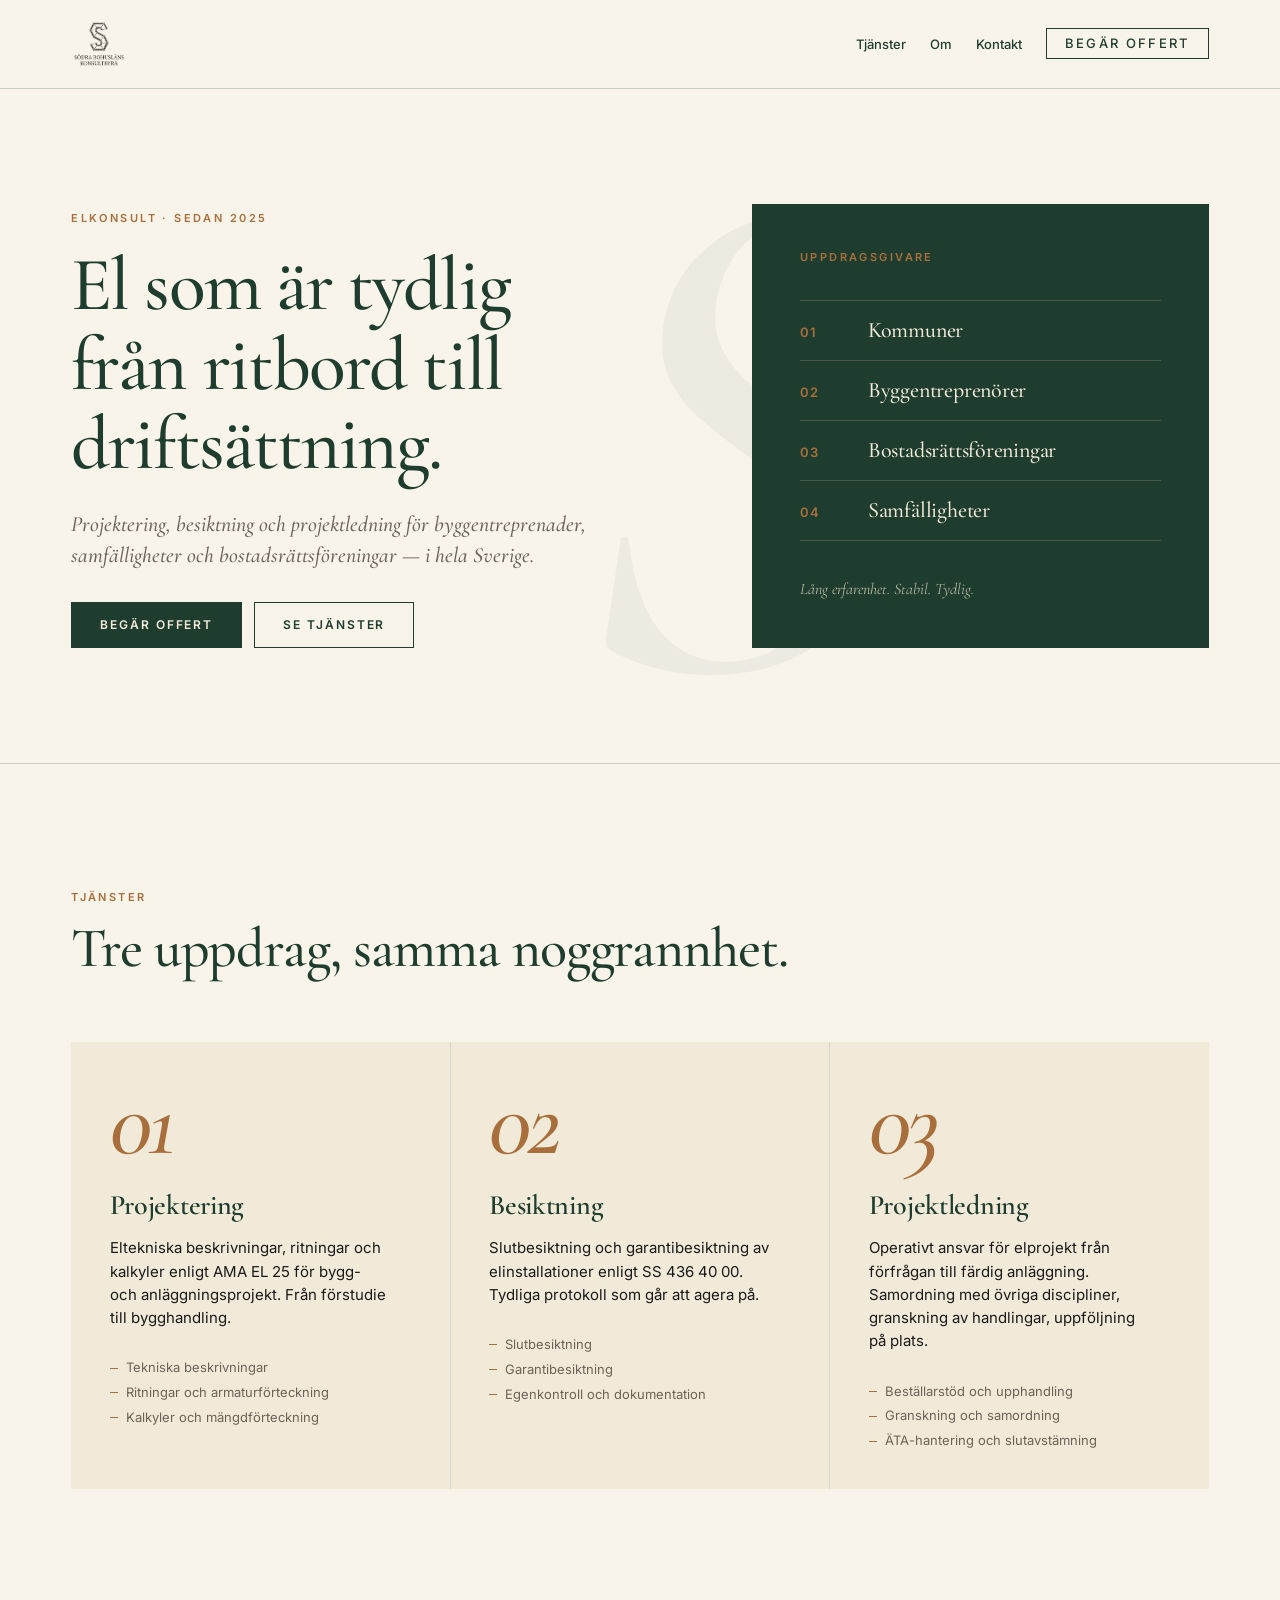
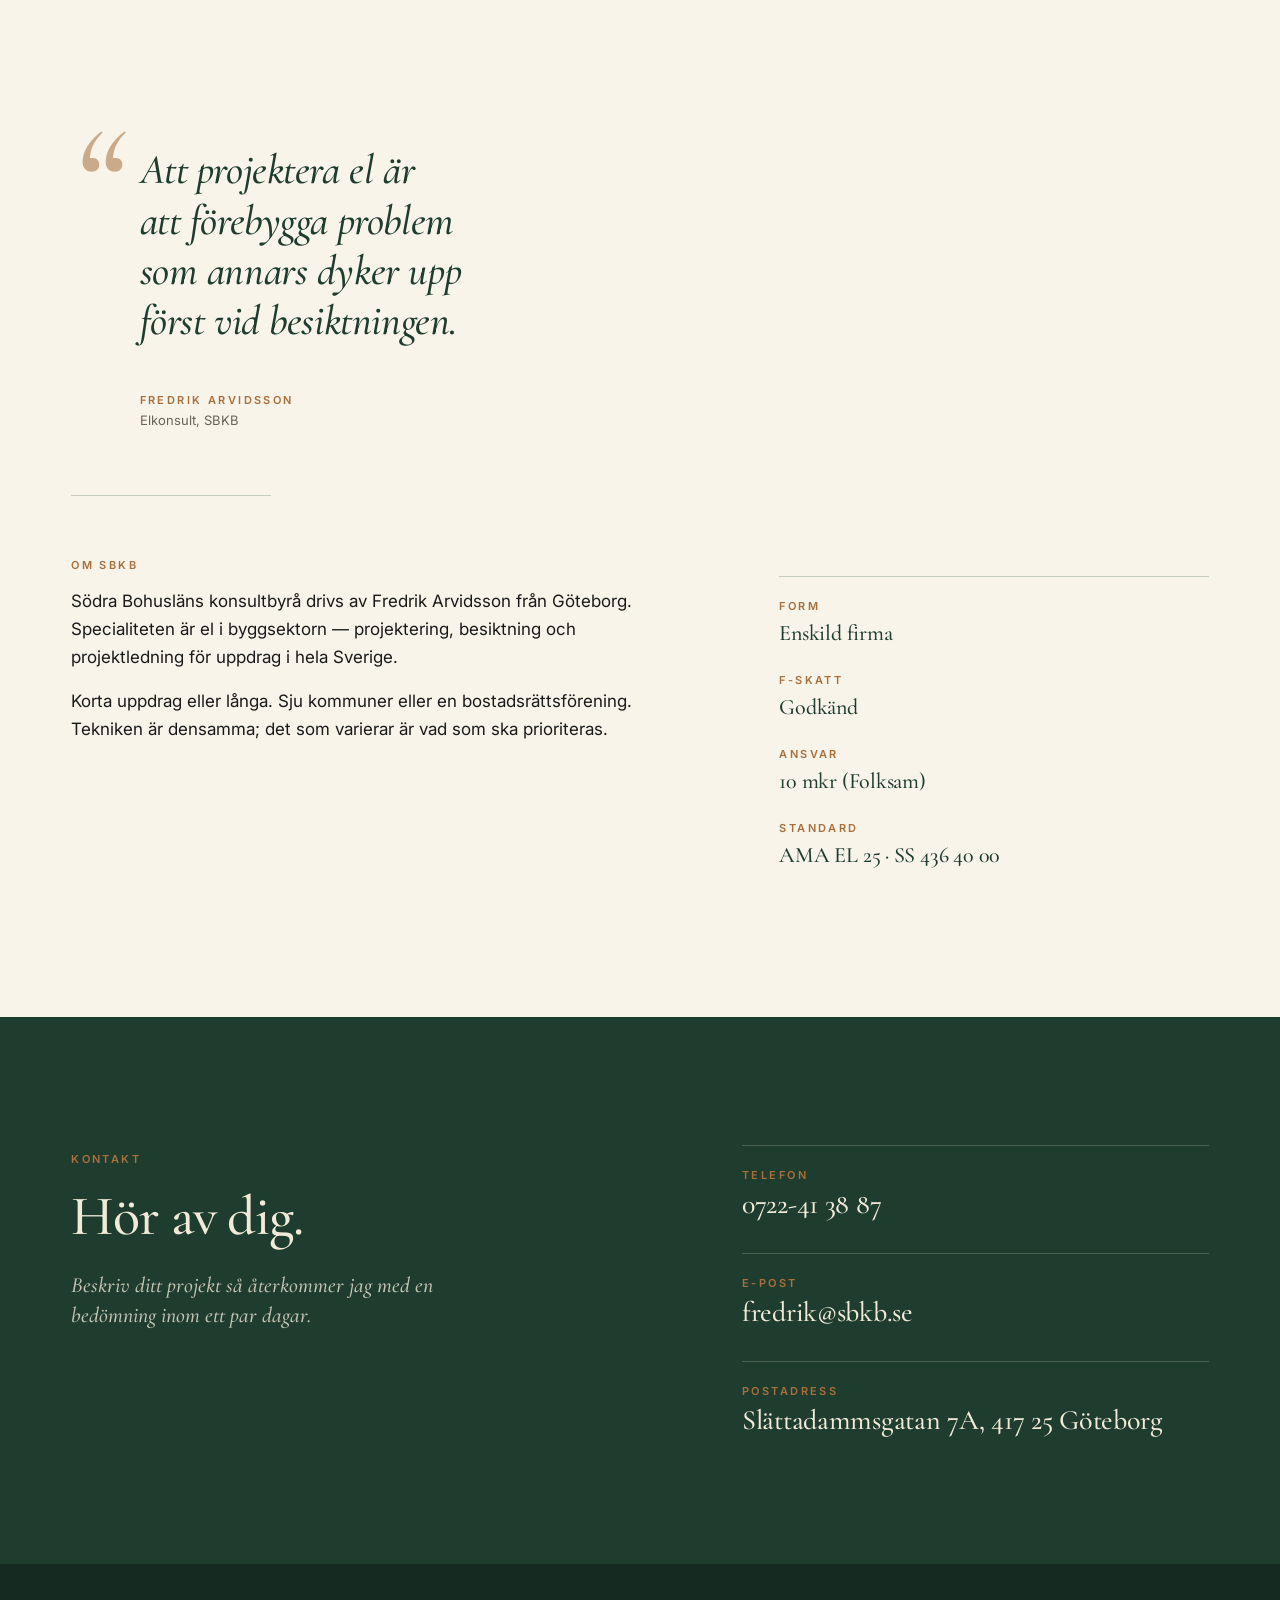
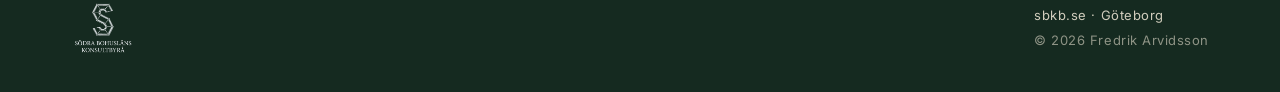
==== index.html @ 91fdc517 "Integrera riktig SBKB-logo (geometrisk S) i nav och footer" ====
<!DOCTYPE html>
<html lang="sv">
<head>
  <meta charset="UTF-8">
  <meta name="viewport" content="width=device-width, initial-scale=1.0">
  <title>SBKB — Södra Bohusläns konsultbyrå · Elkonsult</title>
  <meta name="description" content="Elkonsult i Göteborg. Projektering, besiktning och projektledning för byggentreprenader, samfälligheter och bostadsrättsföreningar.">
  <meta name="theme-color" content="#1F3D2E">

  <link rel="preconnect" href="https://fonts.googleapis.com">
  <link rel="preconnect" href="https://fonts.gstatic.com" crossorigin>
  <link href="https://fonts.googleapis.com/css2?family=Cormorant+Garamond:ital,wght@0,500;0,600;1,500;1,600&family=Inter:wght@400;500;600&display=swap" rel="stylesheet">

  <link rel="stylesheet" href="css/style.css">
</head>
<body>

  <!-- ============================================================
       NAVIGATION — sticky top
       ============================================================ -->
  <header class="site-header" id="top">
    <div class="container nav-row">
      <a href="#top" class="brand" aria-label="SBKB — Södra Bohusläns konsultbyrå, hem">
        <img src="assets/sbkb-logo.png" alt="SBKB" class="brand-logo" width="160" height="160">
      </a>

      <nav class="main-nav" aria-label="Huvudmeny">
        <a href="#tjanster">Tjänster</a>
        <a href="#om">Om</a>
        <a href="#kontakt">Kontakt</a>
        <a href="mailto:fredrik@sbkb.se?subject=Off%C3%A4rdsf%C3%B6rfr%C3%A5gan" class="btn btn-outline btn-sm">Begär offert</a>
      </nav>
    </div>
  </header>

  <main>

    <!-- ============================================================
         HERO
         ============================================================ -->
    <section class="hero" aria-labelledby="hero-heading">
      <div class="hero-bg-mark" aria-hidden="true">S</div>

      <div class="container hero-grid">

        <div class="hero-content">
          <div class="kicker reveal" style="--delay: 0ms;">Elkonsult · sedan 2025</div>

          <h1 id="hero-heading" class="display reveal" style="--delay: 80ms;">
            El som är tydlig från&nbsp;ritbord till driftsättning.
          </h1>

          <p class="lead reveal" style="--delay: 180ms;">
            Projektering, besiktning och projektledning för byggentreprenader,
            samfälligheter och bostadsrättsföreningar — i hela Sverige.
          </p>

          <div class="hero-actions reveal" style="--delay: 280ms;">
            <a href="mailto:fredrik@sbkb.se?subject=Off%C3%A4rdsf%C3%B6rfr%C3%A5gan" class="btn btn-primary">Begär offert</a>
            <a href="#tjanster" class="btn btn-outline">Se tjänster</a>
          </div>
        </div>

        <aside class="hero-aside reveal" style="--delay: 380ms;" aria-labelledby="kund-rubrik">
          <div class="kicker kicker-on-dark" id="kund-rubrik">Uppdragsgivare</div>
          <ol class="kund-index">
            <li><span class="num">01</span><span>Kommuner</span></li>
            <li><span class="num">02</span><span>Byggentreprenörer</span></li>
            <li><span class="num">03</span><span>Bostadsrättsföreningar</span></li>
            <li><span class="num">04</span><span>Samfälligheter</span></li>
          </ol>
          <div class="aside-foot">Lång erfarenhet. Stabil. Tydlig.</div>
        </aside>

      </div>
    </section>


    <!-- ============================================================
         TJÄNSTER
         ============================================================ -->
    <section class="tjanster" id="tjanster" aria-labelledby="tjanster-heading">
      <div class="container">

        <header class="section-head">
          <div class="kicker">Tjänster</div>
          <h2 id="tjanster-heading" class="h1">Tre uppdrag, samma noggrannhet.</h2>
        </header>

        <div class="card-grid">

          <article class="card">
            <div class="card-num" aria-hidden="true">01</div>
            <h3 class="card-title">Projektering</h3>
            <p class="card-text">
              Eltekniska beskrivningar, ritningar och kalkyler enligt
              <span class="nowrap">AMA EL 25</span> för bygg- och anläggningsprojekt.
              Från förstudie till bygghandling.
            </p>
            <ul class="card-list">
              <li>Tekniska beskrivningar</li>
              <li>Ritningar och armaturförteckning</li>
              <li>Kalkyler och mängdförteckning</li>
            </ul>
          </article>

          <article class="card">
            <div class="card-num" aria-hidden="true">02</div>
            <h3 class="card-title">Besiktning</h3>
            <p class="card-text">
              Slutbesiktning och garantibesiktning av elinstallationer enligt
              <span class="nowrap">SS 436 40 00</span>. Tydliga protokoll som går
              att agera på.
            </p>
            <ul class="card-list">
              <li>Slutbesiktning</li>
              <li>Garantibesiktning</li>
              <li>Egenkontroll och dokumentation</li>
            </ul>
          </article>

          <article class="card">
            <div class="card-num" aria-hidden="true">03</div>
            <h3 class="card-title">Projektledning</h3>
            <p class="card-text">
              Operativt ansvar för elprojekt från förfrågan till färdig anläggning.
              Samordning med övriga discipliner, granskning av handlingar,
              uppföljning på plats.
            </p>
            <ul class="card-list">
              <li>Beställarstöd och upphandling</li>
              <li>Granskning och samordning</li>
              <li>ÄTA-hantering och slutavstämning</li>
            </ul>
          </article>

        </div>

      </div>
    </section>


    <!-- ============================================================
         OM / CITAT
         ============================================================ -->
    <section class="om" id="om" aria-labelledby="om-heading">
      <div class="container">

        <div class="quote-block">
          <div class="quote-mark" aria-hidden="true">&ldquo;</div>
          <blockquote class="quote-text">
            Att projektera el är att förebygga problem som
            annars dyker upp först vid besiktningen.
          </blockquote>
          <cite class="quote-attrib">
            <span class="kicker">Fredrik Arvidsson</span>
            <span class="quote-role">Elkonsult, SBKB</span>
          </cite>
        </div>

        <hr class="rule rule-narrow">

        <div class="about-grid">
          <div>
            <div class="kicker" id="om-heading">Om SBKB</div>
            <p class="about-text">
              Södra Bohusläns konsultbyrå drivs av Fredrik Arvidsson från Göteborg.
              Specialiteten är el i byggsektorn — projektering, besiktning och
              projektledning för uppdrag i hela Sverige.
            </p>
            <p class="about-text">
              Korta uppdrag eller långa. Sju kommuner eller en bostadsrättsförening.
              Tekniken är densamma; det som varierar är vad som ska prioriteras.
            </p>
          </div>

          <dl class="meta-list">
            <div>
              <dt class="kicker">Form</dt>
              <dd>Enskild firma</dd>
            </div>
            <div>
              <dt class="kicker">F-skatt</dt>
              <dd>Godkänd</dd>
            </div>
            <div>
              <dt class="kicker">Ansvar</dt>
              <dd>10 mkr (Folksam)</dd>
            </div>
            <div>
              <dt class="kicker">Standard</dt>
              <dd>AMA EL 25 · SS 436 40 00</dd>
            </div>
          </dl>
        </div>

      </div>
    </section>


    <!-- ============================================================
         KONTAKT
         ============================================================ -->
    <section class="kontakt" id="kontakt" aria-labelledby="kontakt-heading">
      <div class="container kontakt-grid">

        <div>
          <div class="kicker kicker-on-dark">Kontakt</div>
          <h2 id="kontakt-heading" class="h1 on-dark">Hör av dig.</h2>
          <p class="lead on-dark-muted">
            Beskriv ditt projekt så återkommer jag med en bedömning
            inom ett par dagar.
          </p>
        </div>

        <ul class="contact-list">
          <li>
            <span class="kicker kicker-on-dark">Telefon</span>
            <a href="tel:+46722413887">0722&#8209;41&nbsp;38&nbsp;87</a>
          </li>
          <li>
            <span class="kicker kicker-on-dark">E-post</span>
            <a href="mailto:fredrik@sbkb.se">fredrik@sbkb.se</a>
          </li>
          <li>
            <span class="kicker kicker-on-dark">Postadress</span>
            <span>Slättadammsgatan 7A, 417&nbsp;25 Göteborg</span>
          </li>
        </ul>

      </div>
    </section>

  </main>


  <!-- ============================================================
       FOOTER
       ============================================================ -->
  <footer class="site-footer">
    <div class="container footer-row">
      <div class="brand brand-footer">
        <img src="assets/sbkb-logo.png" alt="SBKB — Södra Bohusläns konsultbyrå" class="brand-logo brand-logo-light" width="160" height="160">
      </div>

      <div class="footer-meta">
        <div>sbkb.se · Göteborg</div>
        <div class="muted">© 2026 Fredrik Arvidsson</div>
      </div>
    </div>
  </footer>

</body>
</html>
---- css/style.css ----
/* ============================================================
   SBKB — sbkb.se
   Stilmall enligt BRAND.md. Refined editorial minimalism.
   ============================================================ */


/* ============================================================
   TOKENS
   ============================================================ */

:root {
  /* Färger — direkt från BRAND.md §2 */
  --c-green:        #1F3D2E;
  --c-green-deep:   #152A20;
  --c-paper:        #F8F4EA;
  --c-cream:        #F2EAD8;
  --c-copper:       #A86F3C;
  --c-ink:          #1A1A1A;
  --c-muted:        #6B6358;

  /* Skiljelinje */
  --rule: 0.5px solid rgba(31, 61, 46, 0.22);

  /* Typografi */
  --font-display: 'Cormorant Garamond', Georgia, 'Times New Roman', serif;
  --font-body:    'Inter', system-ui, -apple-system, 'Helvetica Neue', sans-serif;

  /* Typskala */
  --type-display: clamp(48px, 7vw, 76px);
  --type-h1:      clamp(36px, 5vw, 56px);
  --type-h2:      clamp(28px, 3.5vw, 36px);
  --type-h3:      26px;
  --type-lead:    clamp(18px, 1.7vw, 22px);
  --type-body:    16px;
  --type-small:   13px;
  --type-label:   11px;

  /* Spacing */
  --s-1:  4px;
  --s-2:  8px;
  --s-3: 12px;
  --s-4: 16px;
  --s-6: 24px;
  --s-8: 32px;
  --s-12: 48px;
  --s-16: 64px;
  --s-20: 80px;
  --s-24: 96px;
  --s-32: 128px;

  /* Layout */
  --container-max: 1240px;
  --container-pad: clamp(20px, 4vw, 56px);

  /* Easing */
  --ease: cubic-bezier(0.22, 0.61, 0.36, 1);
}


/* ============================================================
   RESET
   ============================================================ */

*, *::before, *::after { box-sizing: border-box; }

html { scroll-behavior: smooth; }

body {
  margin: 0;
  background: var(--c-paper);
  color: var(--c-ink);
  font-family: var(--font-body);
  font-size: var(--type-body);
  line-height: 1.6;
  font-weight: 400;
  -webkit-font-smoothing: antialiased;
  text-rendering: optimizeLegibility;
}

img, svg { display: block; max-width: 100%; }

a {
  color: var(--c-green);
  text-decoration: none;
  transition: color .2s var(--ease);
}

a:hover { color: var(--c-copper); }

h1, h2, h3, h4, .display, .h1, .h2, .h3 {
  font-family: var(--font-display);
  font-weight: 500;
  color: var(--c-green);
  letter-spacing: -0.015em;
  line-height: 1.05;
  text-wrap: pretty;
  margin: 0;
}

p { margin: 0; }

ul, ol { margin: 0; padding: 0; list-style: none; }

button { font: inherit; }


/* ============================================================
   LAYOUT — CONTAINER
   ============================================================ */

.container {
  width: 100%;
  max-width: var(--container-max);
  margin-inline: auto;
  padding-inline: var(--container-pad);
}


/* ============================================================
   TYPOGRAPHY UTILITIES
   ============================================================ */

.display      { font-size: var(--type-display); letter-spacing: -0.025em; }
.h1           { font-size: var(--type-h1);      letter-spacing: -0.02em; }
.h2           { font-size: var(--type-h2);      letter-spacing: -0.015em; }
.h3           { font-size: var(--type-h3);      letter-spacing: -0.005em; font-weight: 600; }

.lead {
  font-family: var(--font-display);
  font-style: italic;
  font-weight: 500;
  font-size: var(--type-lead);
  color: var(--c-muted);
  line-height: 1.4;
  text-wrap: pretty;
  max-width: 56ch;
}

.kicker {
  display: inline-block;
  font-family: var(--font-body);
  font-weight: 600;
  font-size: var(--type-label);
  line-height: 1;
  letter-spacing: 0.22em;
  text-transform: uppercase;
  color: var(--c-copper);
}

.muted { color: var(--c-muted); }

.nowrap { white-space: nowrap; }

.rule { border: 0; border-top: var(--rule); margin: var(--s-16) 0; }
.rule-narrow { max-width: 200px; margin-inline: 0; }


/* ============================================================
   BUTTONS
   ============================================================ */

.btn {
  display: inline-block;
  font-family: var(--font-body);
  font-weight: 600;
  font-size: 12px;
  line-height: 1;
  letter-spacing: 0.16em;
  text-transform: uppercase;
  padding: 16px 28px;
  border: 1.2px solid transparent;
  border-radius: 0;
  cursor: pointer;
  text-decoration: none;
  transition: background .2s var(--ease), color .2s var(--ease), border-color .2s var(--ease);
  white-space: nowrap;
}

.btn-sm {
  padding: 10px 18px;
  font-size: 11px;
  letter-spacing: 0.18em;
}

.btn-primary {
  background: var(--c-green);
  color: var(--c-cream);
  border-color: var(--c-green);
}
.btn-primary:hover {
  background: var(--c-green-deep);
  border-color: var(--c-green-deep);
  color: var(--c-cream);
}

.btn-outline {
  background: transparent;
  color: var(--c-green);
  border-color: var(--c-green);
}
.btn-outline:hover {
  background: var(--c-green);
  color: var(--c-cream);
}


/* ============================================================
   NAVIGATION
   ============================================================ */

.site-header {
  position: sticky;
  top: 0;
  z-index: 100;
  background: rgba(248, 244, 234, 0.92);
  backdrop-filter: saturate(160%) blur(8px);
  -webkit-backdrop-filter: saturate(160%) blur(8px);
  border-bottom: var(--rule);
}

.nav-row {
  display: flex;
  align-items: center;
  justify-content: space-between;
  padding-block: var(--s-4);
  gap: var(--s-8);
}

.brand {
  display: inline-flex;
  align-items: center;
  gap: var(--s-3);
  color: var(--c-green);
}
.brand:hover { color: var(--c-green); }

.brand-logo {
  display: block;
  width: auto;
  height: 56px;
  object-fit: contain;
  /* Levererad logo: LOGGA_SBKB_VITFRILAGD.png — S-märke + företagsnamn vertikalt */
}

/* Vit variant via invertering — fungerar för monokrom svart-på-transparent */
.brand-logo-light {
  filter: invert(1) brightness(1.05);
  height: 64px;
}

.main-nav {
  display: flex;
  align-items: center;
  gap: var(--s-6);
}
.main-nav a {
  font-family: var(--font-body);
  font-size: var(--type-small);
  font-weight: 500;
  color: var(--c-green);
  position: relative;
  padding-block: var(--s-2);
}
.main-nav a:not(.btn)::after {
  content: '';
  position: absolute;
  left: 0;
  right: 0;
  bottom: 0;
  height: 2px;
  background: var(--c-copper);
  transform: scaleX(0);
  transform-origin: left;
  transition: transform .25s var(--ease);
}
.main-nav a:not(.btn):hover::after { transform: scaleX(1); }


/* ============================================================
   HERO
   ============================================================ */

.hero {
  position: relative;
  overflow: hidden;
  padding-block: clamp(var(--s-16), 9vw, var(--s-32));
}

.hero-bg-mark {
  position: absolute;
  inset: 0;
  display: grid;
  place-items: center;
  font-family: var(--font-display);
  font-style: italic;
  font-weight: 500;
  font-size: clamp(380px, 56vw, 720px);
  line-height: 0.8;
  color: var(--c-green);
  opacity: 0.045;
  user-select: none;
  pointer-events: none;
  transform: translate(8%, 2%);
  z-index: 0;
}

.hero-grid {
  position: relative;
  z-index: 1;
  display: grid;
  grid-template-columns: 1fr;
  gap: var(--s-12);
  align-items: stretch;
}

@media (min-width: 900px) {
  .hero-grid {
    grid-template-columns: minmax(0, 1.35fr) minmax(0, 1fr);
    gap: var(--s-16);
  }
}

.hero-content > * + * { margin-top: var(--s-6); }
.hero-content .display { margin-top: var(--s-4); }
.hero-content .lead { margin-top: var(--s-6); }
.hero-content .hero-actions { margin-top: var(--s-8); }

.hero-actions {
  display: flex;
  flex-wrap: wrap;
  gap: var(--s-3);
}

.hero-aside {
  background: var(--c-green);
  color: var(--c-cream);
  padding: clamp(var(--s-8), 4vw, var(--s-12));
  display: flex;
  flex-direction: column;
  justify-content: space-between;
  gap: var(--s-8);
  min-height: 280px;
}

.kund-index {
  display: flex;
  flex-direction: column;
}
.kund-index li {
  display: grid;
  grid-template-columns: 56px 1fr;
  align-items: baseline;
  gap: var(--s-3);
  padding-block: var(--s-3);
  border-top: 0.5px solid rgba(242, 234, 216, 0.18);
  font-family: var(--font-display);
  font-size: 22px;
  font-weight: 500;
  letter-spacing: -0.01em;
}
.kund-index li:last-child {
  border-bottom: 0.5px solid rgba(242, 234, 216, 0.18);
}
.kund-index .num {
  font-family: var(--font-body);
  font-weight: 600;
  font-size: 13px;
  letter-spacing: 0.12em;
  color: var(--c-copper);
}

.aside-foot {
  font-family: var(--font-display);
  font-style: italic;
  font-size: 16px;
  line-height: 1.4;
  color: rgba(242, 234, 216, 0.7);
}

.kicker-on-dark { color: var(--c-copper); }


/* ============================================================
   SECTION HEAD
   ============================================================ */

.section-head {
  display: flex;
  flex-direction: column;
  gap: var(--s-4);
  margin-bottom: var(--s-16);
  max-width: 720px;
}


/* ============================================================
   TJÄNSTER
   ============================================================ */

.tjanster {
  padding-block: clamp(var(--s-20), 10vw, var(--s-32));
  border-top: var(--rule);
}

.card-grid {
  display: grid;
  grid-template-columns: 1fr;
  gap: 1px;
  background: rgba(31, 61, 46, 0.15);
}

@media (min-width: 720px) {
  .card-grid { grid-template-columns: repeat(2, 1fr); }
}
@media (min-width: 1024px) {
  .card-grid { grid-template-columns: repeat(3, 1fr); }
}

.card {
  background: var(--c-cream);
  padding: clamp(var(--s-8), 3vw, var(--s-12));
  display: flex;
  flex-direction: column;
  gap: var(--s-4);
  transition: background .25s var(--ease);
}
.card:hover { background: #EFE6CB; }

.card-num {
  font-family: var(--font-display);
  font-style: italic;
  font-weight: 500;
  font-size: clamp(72px, 8vw, 96px);
  line-height: 0.9;
  letter-spacing: -0.04em;
  color: var(--c-copper);
  margin-bottom: var(--s-2);
}

.card-title {
  font-family: var(--font-display);
  font-size: 28px;
  font-weight: 600;
  letter-spacing: -0.01em;
  color: var(--c-green);
  margin: 0;
}

.card-text {
  font-size: 15px;
  line-height: 1.55;
  color: var(--c-ink);
  text-wrap: pretty;
  max-width: 38ch;
}

.card-list {
  font-size: var(--type-small);
  line-height: 1.6;
  color: var(--c-muted);
  margin-top: var(--s-3);
  display: flex;
  flex-direction: column;
  gap: 4px;
}
.card-list li {
  padding-left: var(--s-4);
  position: relative;
}
.card-list li::before {
  content: '';
  position: absolute;
  left: 0;
  top: 0.8em;
  width: 8px;
  height: 1px;
  background: var(--c-copper);
}


/* ============================================================
   OM / CITAT
   ============================================================ */

.om {
  padding-block: clamp(var(--s-20), 10vw, var(--s-32));
}

.quote-block {
  display: grid;
  grid-template-columns: auto 1fr;
  gap: var(--s-6);
  align-items: start;
  max-width: 920px;
  margin-bottom: var(--s-16);
}

.quote-mark {
  font-family: var(--font-display);
  font-style: italic;
  font-weight: 500;
  font-size: clamp(120px, 12vw, 180px);
  line-height: 0.55;
  color: var(--c-copper);
  opacity: 0.55;
  letter-spacing: -0.05em;
  margin-top: -0.05em;
}

.quote-text {
  font-family: var(--font-display);
  font-style: italic;
  font-weight: 500;
  font-size: clamp(28px, 3.4vw, 42px);
  line-height: 1.2;
  letter-spacing: -0.01em;
  color: var(--c-green);
  margin: 0 0 var(--s-6);
  text-wrap: balance;
  max-width: 22ch;
}

.quote-attrib {
  font-style: normal;
  display: flex;
  flex-direction: column;
  gap: var(--s-1);
  grid-column: 2;
}
.quote-role {
  font-family: var(--font-body);
  font-size: var(--type-small);
  color: var(--c-muted);
}

.about-grid {
  display: grid;
  grid-template-columns: 1fr;
  gap: var(--s-12);
}
@media (min-width: 900px) {
  .about-grid { grid-template-columns: minmax(0, 1.5fr) minmax(0, 1fr); gap: var(--s-16); }
}

.about-text {
  font-size: 17px;
  line-height: 1.65;
  color: var(--c-ink);
  max-width: 56ch;
  text-wrap: pretty;
}
.about-text + .about-text { margin-top: var(--s-4); }
.about-grid > div > .kicker { display: block; margin-bottom: var(--s-4); }

.meta-list {
  display: grid;
  grid-template-columns: 1fr;
  gap: var(--s-6);
  border-top: var(--rule);
  padding-top: var(--s-6);
}
.meta-list > div {
  display: flex;
  flex-direction: column;
  gap: var(--s-1);
}
.meta-list dt { margin: 0; }
.meta-list dd {
  margin: 0;
  font-family: var(--font-display);
  font-size: 22px;
  font-weight: 500;
  color: var(--c-green);
  letter-spacing: -0.01em;
}


/* ============================================================
   KONTAKT
   ============================================================ */

.kontakt {
  background: var(--c-green);
  color: var(--c-cream);
  padding-block: clamp(var(--s-20), 10vw, var(--s-32));
  position: relative;
}

.kontakt-grid {
  display: grid;
  grid-template-columns: 1fr;
  gap: var(--s-12);
  align-items: start;
}
@media (min-width: 900px) {
  .kontakt-grid { grid-template-columns: minmax(0, 1.3fr) minmax(0, 1fr); gap: var(--s-16); }
}

.on-dark { color: var(--c-cream); }
.on-dark-muted { color: rgba(242, 234, 216, 0.78); }

.kontakt .h1 { margin-top: var(--s-4); }
.kontakt .lead { margin-top: var(--s-6); max-width: 44ch; }

.contact-list {
  display: flex;
  flex-direction: column;
  gap: var(--s-8);
}
.contact-list li {
  display: flex;
  flex-direction: column;
  gap: var(--s-2);
  padding-top: var(--s-6);
  border-top: 0.5px solid rgba(242, 234, 216, 0.2);
  font-family: var(--font-display);
  font-size: 28px;
  font-weight: 500;
  line-height: 1.1;
  letter-spacing: -0.01em;
}
.contact-list a {
  color: var(--c-cream);
  border-bottom: 1px solid transparent;
  transition: border-color .2s var(--ease);
}
.contact-list a:hover {
  color: var(--c-cream);
  border-bottom-color: var(--c-copper);
}


/* ============================================================
   FOOTER
   ============================================================ */

.site-footer {
  background: var(--c-green-deep);
  color: rgba(242, 234, 216, 0.85);
  padding-block: var(--s-8);
}

.footer-row {
  display: flex;
  flex-direction: column;
  align-items: flex-start;
  gap: var(--s-6);
}
@media (min-width: 720px) {
  .footer-row {
    flex-direction: row;
    align-items: center;
    justify-content: space-between;
  }
}

.brand-footer { align-items: center; }

.footer-meta {
  display: flex;
  flex-direction: column;
  gap: var(--s-1);
  font-size: var(--type-small);
  font-family: var(--font-body);
  letter-spacing: 0.04em;
}
.footer-meta .muted { color: rgba(242, 234, 216, 0.55); }


/* ============================================================
   RESPONSIVE — NAV MOBILE
   ============================================================ */

@media (max-width: 640px) {
  .main-nav { gap: var(--s-4); }
  .main-nav a:not(.btn) { display: none; }
  .main-nav a.btn { padding: 10px 16px; font-size: 10px; }
  .brand-logo { height: 44px; }
  .brand-logo-light { height: 52px; }
}


/* ============================================================
   REVEAL ON LOAD — staggered fade-in
   ============================================================ */

@media (prefers-reduced-motion: no-preference) {
  .reveal {
    opacity: 0;
    transform: translateY(12px);
    animation: reveal 0.9s var(--ease) forwards;
    animation-delay: var(--delay, 0ms);
  }
  @keyframes reveal {
    to { opacity: 1; transform: none; }
  }
}


/* ============================================================
   FOCUS STATE — tillgänglighet
   ============================================================ */

a:focus-visible,
button:focus-visible,
.btn:focus-visible {
  outline: 2px solid var(--c-copper);
  outline-offset: 3px;
}


/* ============================================================
   SELECTION
   ============================================================ */

::selection {
  background: var(--c-copper);
  color: var(--c-cream);
}
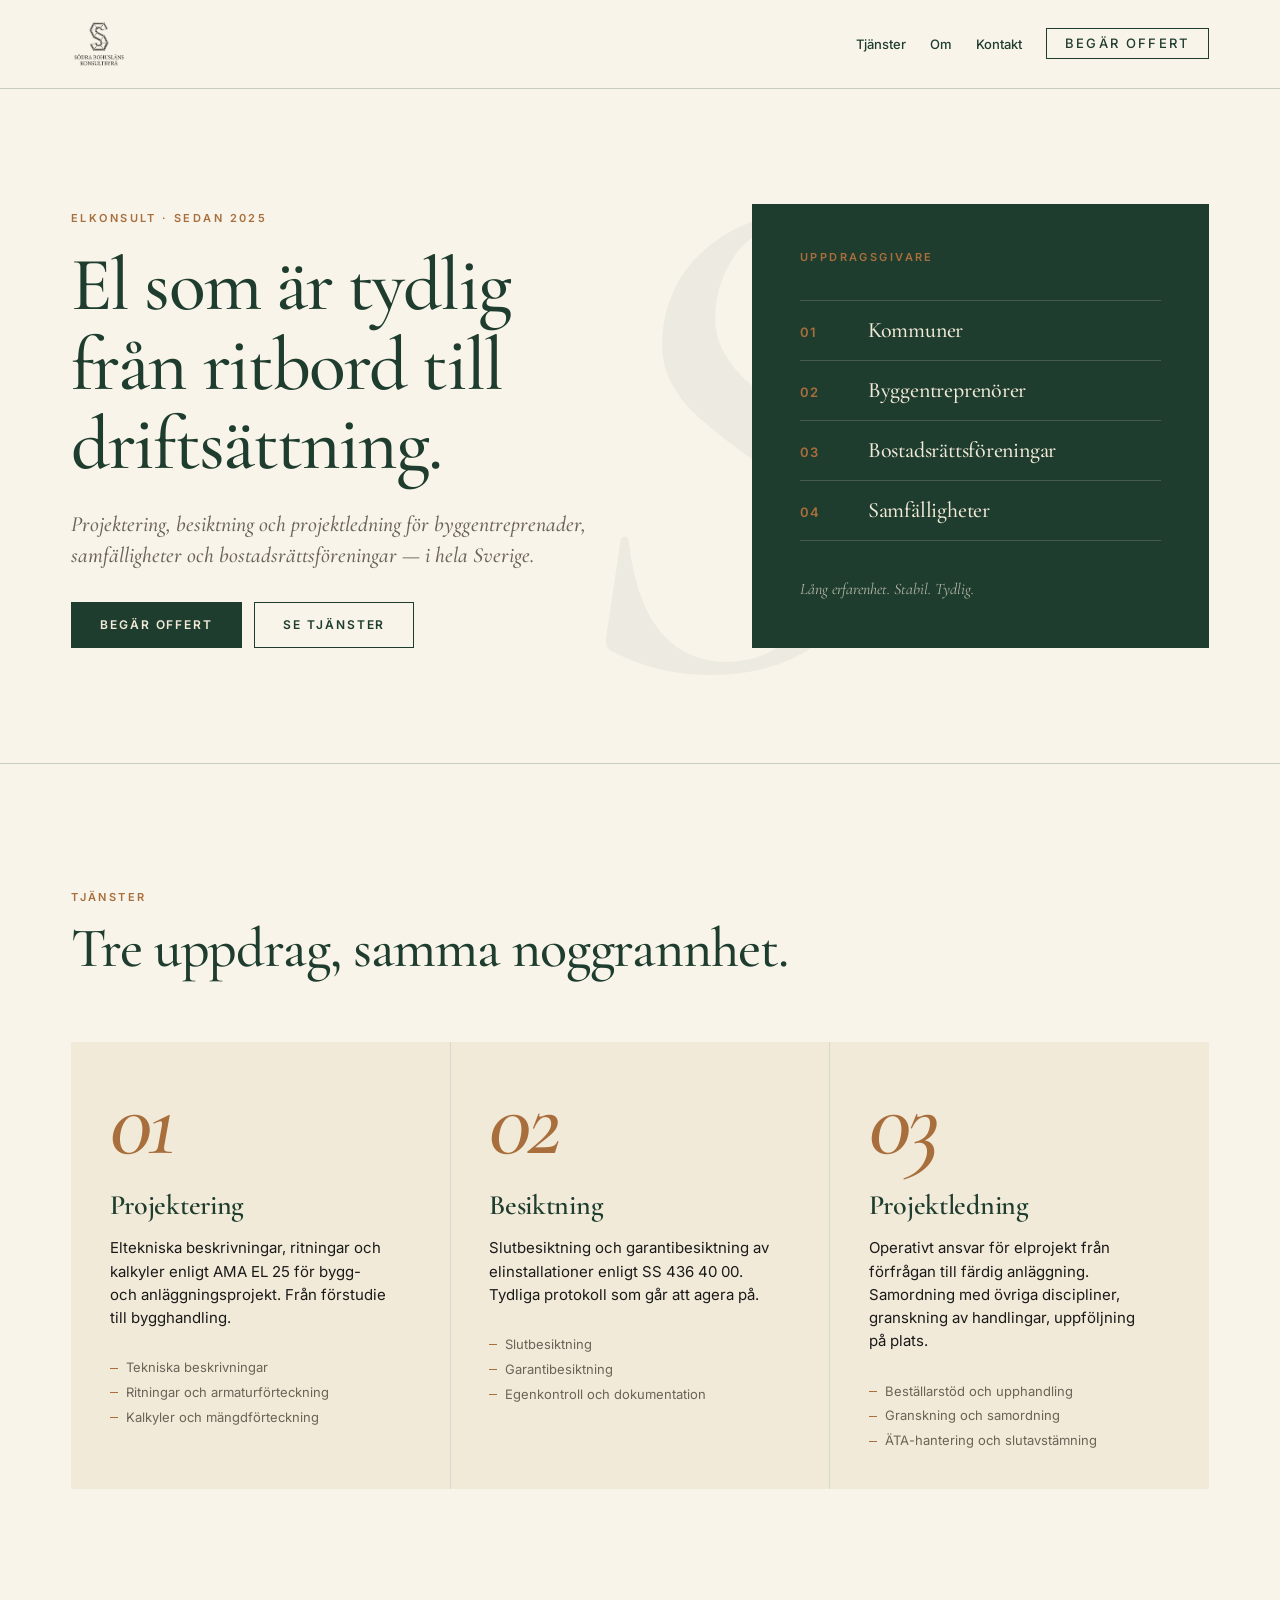
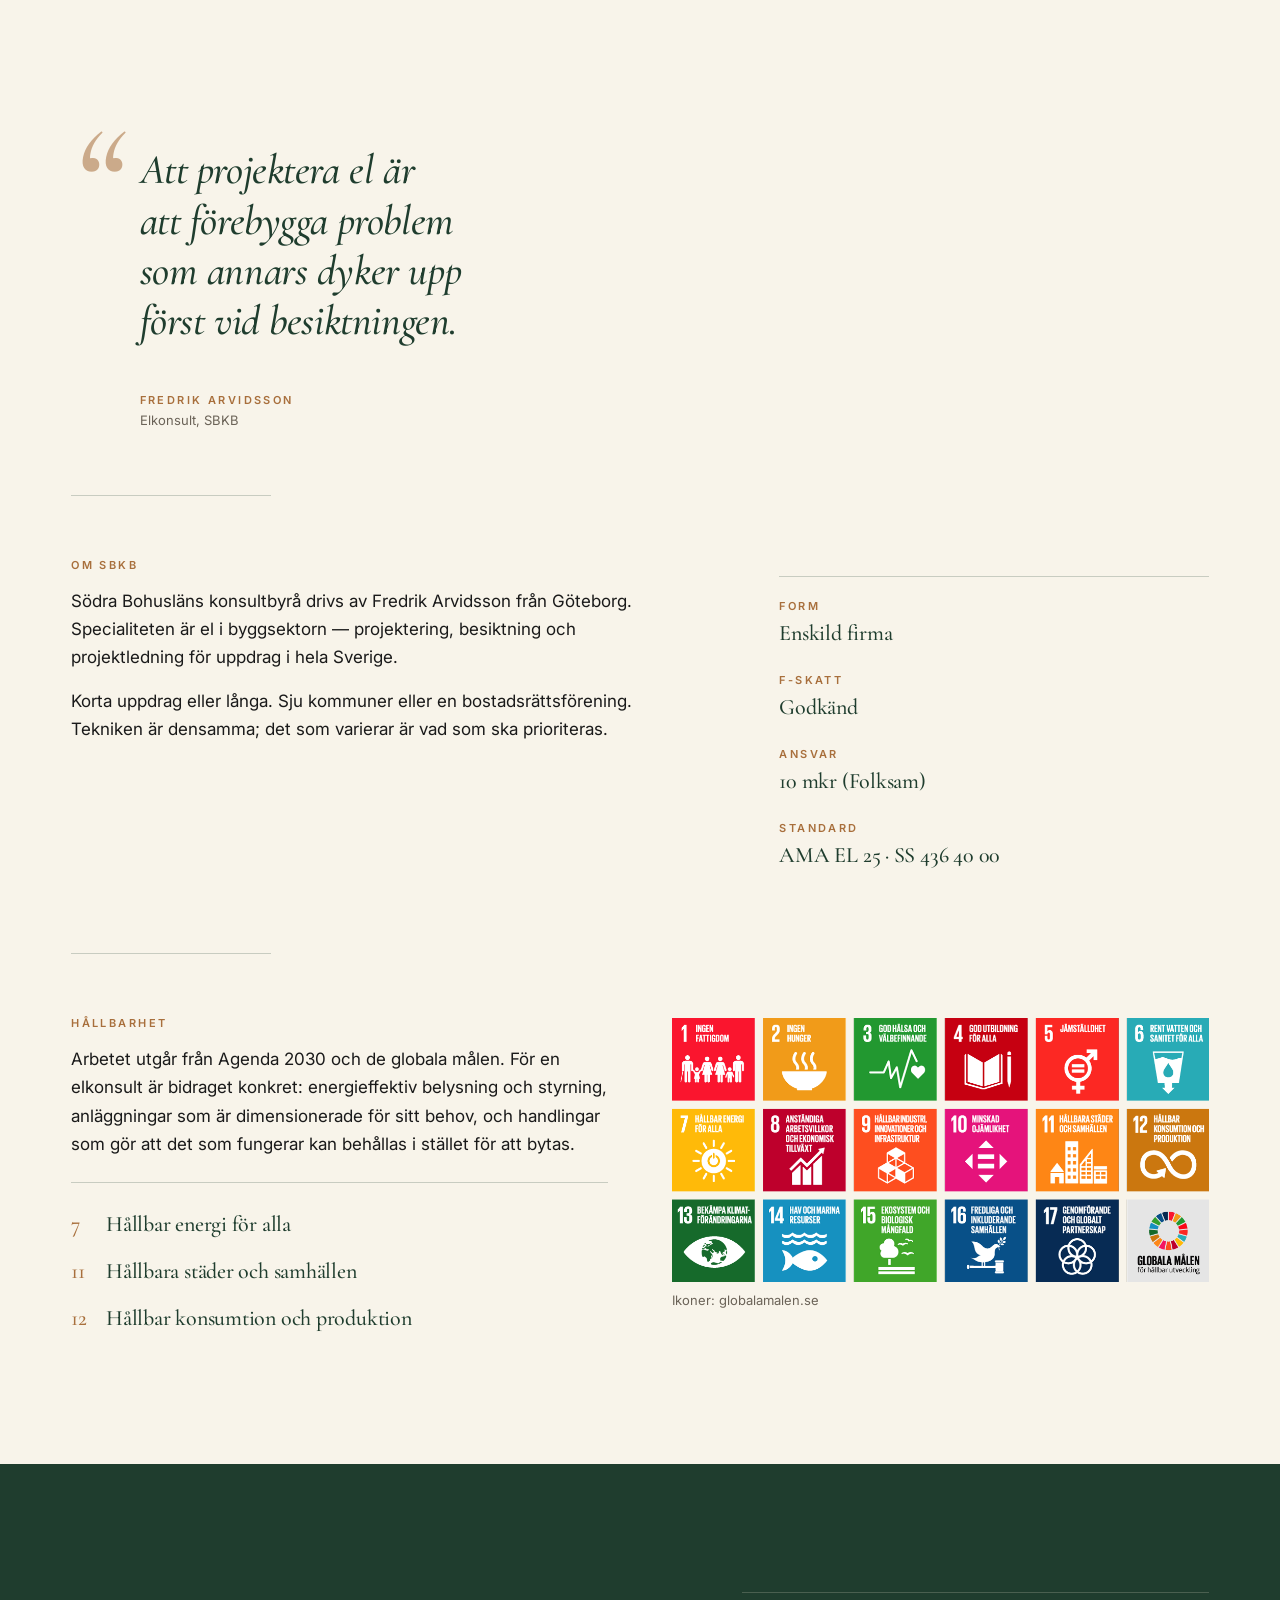
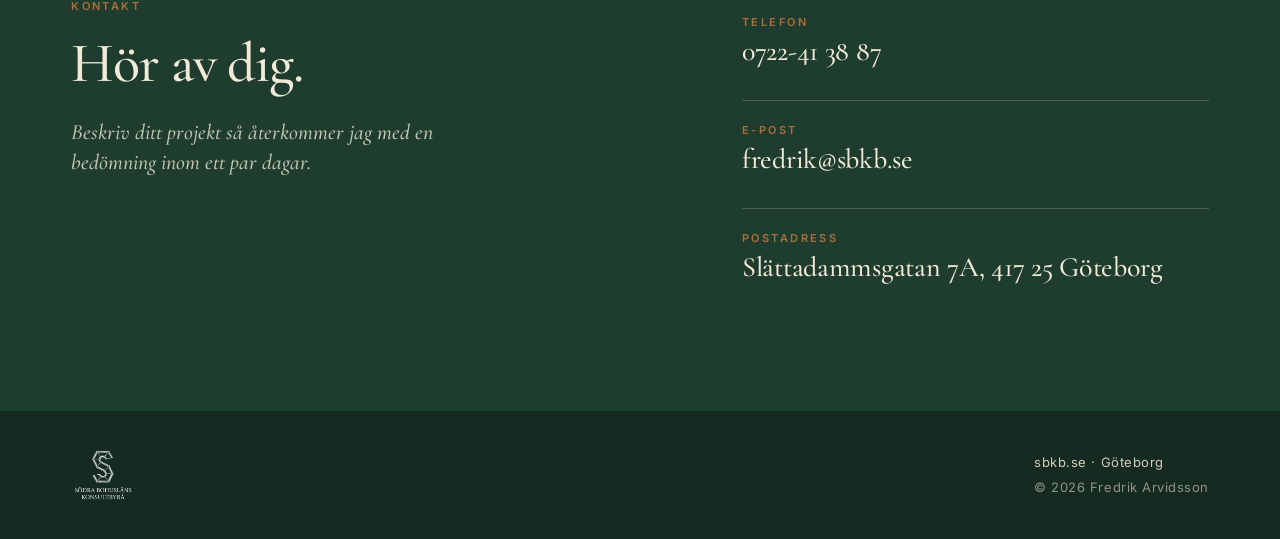
==== commit 54bb6f49: "Hållbarhet: avsnitt om globala målen under Om SBKB Co-Authored-By: Claude Fable 5.1 <noreply@anthrop" ====
--- a/index.html
+++ b/index.html
@@ -192,6 +192,30 @@
               <dd>AMA EL 25 · SS 436 40 00</dd>
             </div>
           </dl>
+        </div>
+
+        <hr class="rule rule-narrow">
+
+        <div class="hallbarhet">
+          <div>
+            <div class="kicker">Hållbarhet</div>
+            <p class="about-text">
+              Arbetet utgår från Agenda 2030 och de globala målen. För en elkonsult
+              är bidraget konkret: energieffektiv belysning och styrning, anläggningar
+              som är dimensionerade för sitt behov, och handlingar som gör att det
+              som fungerar kan behållas i stället för att bytas.
+            </p>
+            <ul class="mal-list">
+              <li><span class="mal-nr">7</span> Hållbar energi för alla</li>
+              <li><span class="mal-nr">11</span> Hållbara städer och samhällen</li>
+              <li><span class="mal-nr">12</span> Hållbar konsumtion och produktion</li>
+            </ul>
+          </div>
+          <figure class="mal-figur">
+            <img src="assets/globala-malen.png" width="1053" height="518"
+                 alt="De 17 globala målen för hållbar utveckling" loading="lazy">
+            <figcaption>Ikoner: globalamalen.se</figcaption>
+          </figure>
         </div>
 
       </div>
--- a/css/style.css
+++ b/css/style.css
@@ -575,6 +575,44 @@
 }
 
 
+/* --- Hållbarhet (globala målen) --- */
+.hallbarhet {
+  display: grid;
+  grid-template-columns: 1fr;
+  gap: var(--s-12);
+  align-items: start;
+}
+@media (min-width: 900px) {
+  .hallbarhet { grid-template-columns: minmax(0, 1fr) minmax(0, 1fr); gap: var(--s-16); }
+}
+.hallbarhet > div > .kicker { display: block; margin-bottom: var(--s-4); }
+.mal-list {
+  list-style: none;
+  margin: var(--s-6) 0 0;
+  padding: var(--s-6) 0 0;
+  border-top: var(--rule);
+  display: grid;
+  gap: var(--s-3);
+  font-family: var(--font-display);
+  font-size: 22px;
+  font-weight: 500;
+  color: var(--c-green);
+  letter-spacing: -0.01em;
+}
+.mal-nr {
+  display: inline-block;
+  min-width: 2ch;
+  margin-right: var(--s-2);
+  color: var(--c-copper);
+}
+.mal-figur { margin: 0; }
+.mal-figur img { width: 100%; height: auto; display: block; }
+.mal-figur figcaption {
+  margin-top: var(--s-2);
+  font-size: var(--type-small);
+  color: var(--c-muted);
+}
+
 /* ============================================================
    KONTAKT
    ============================================================ */
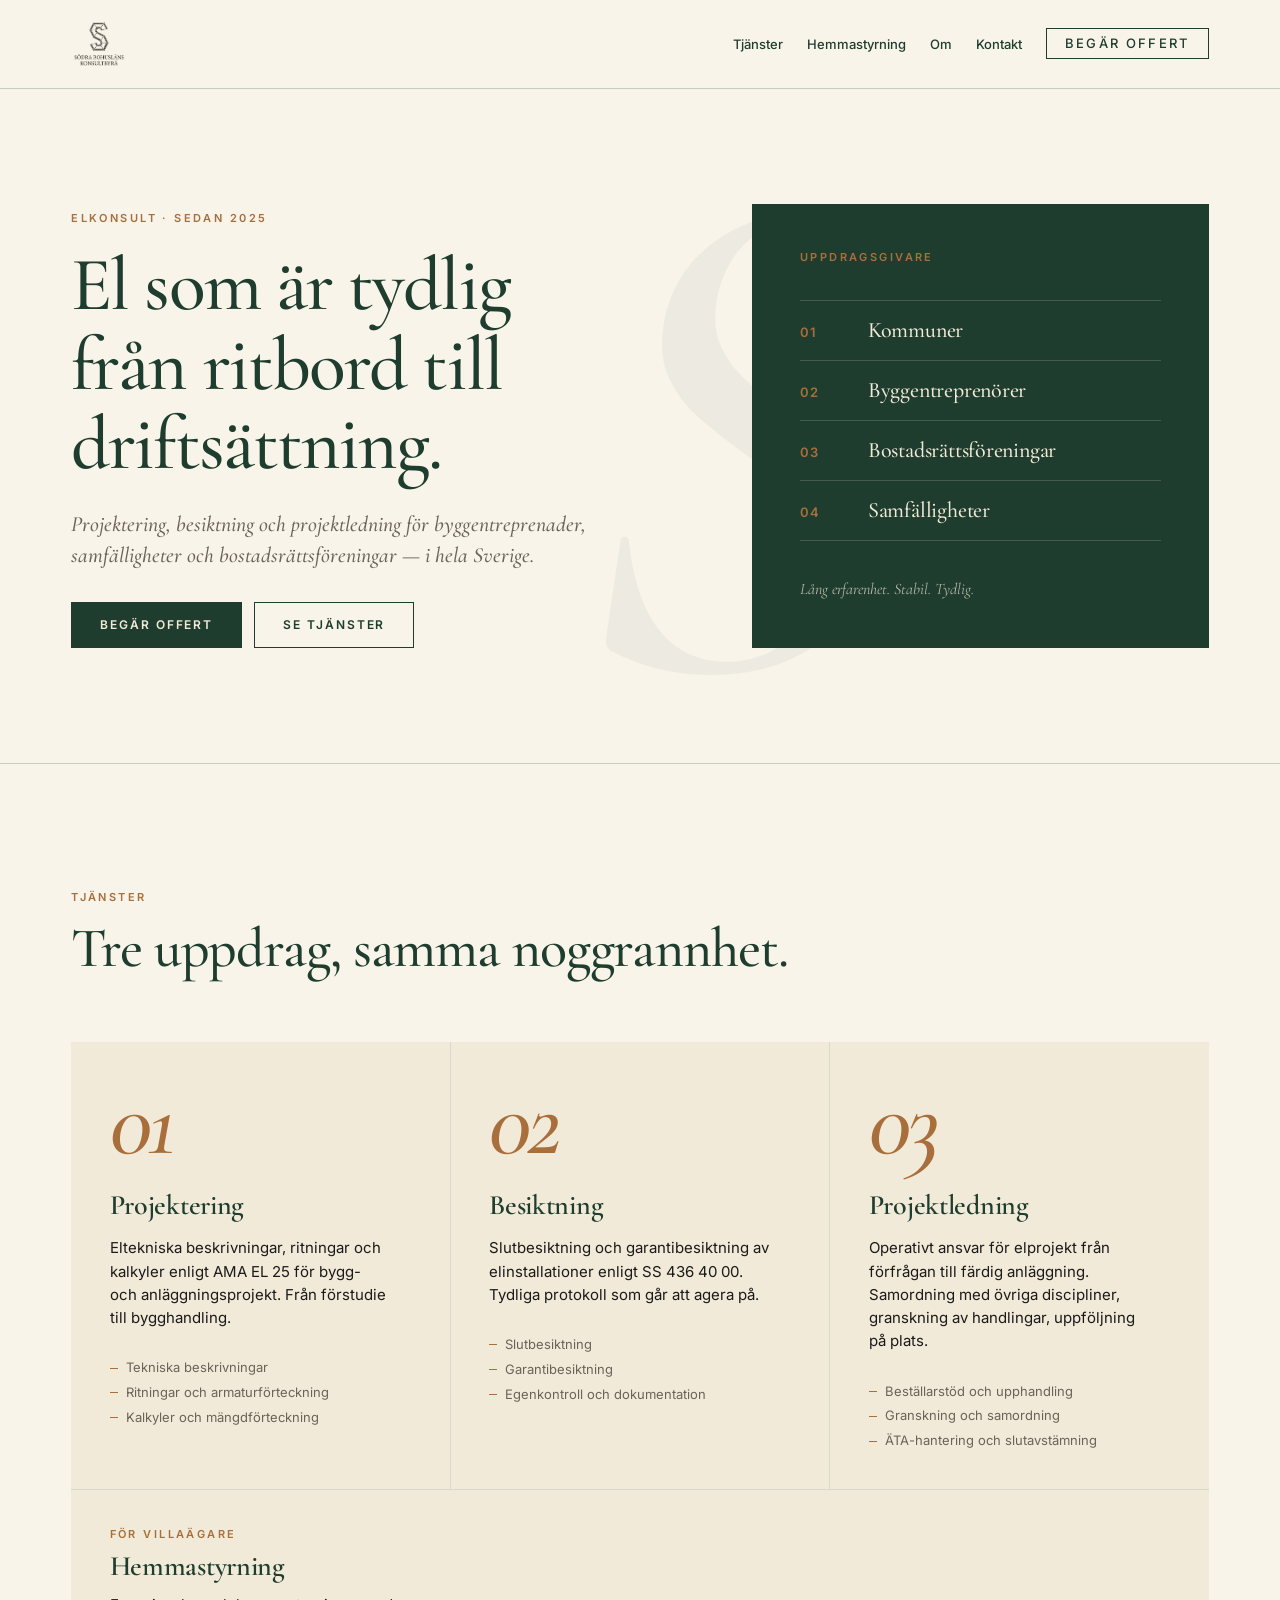
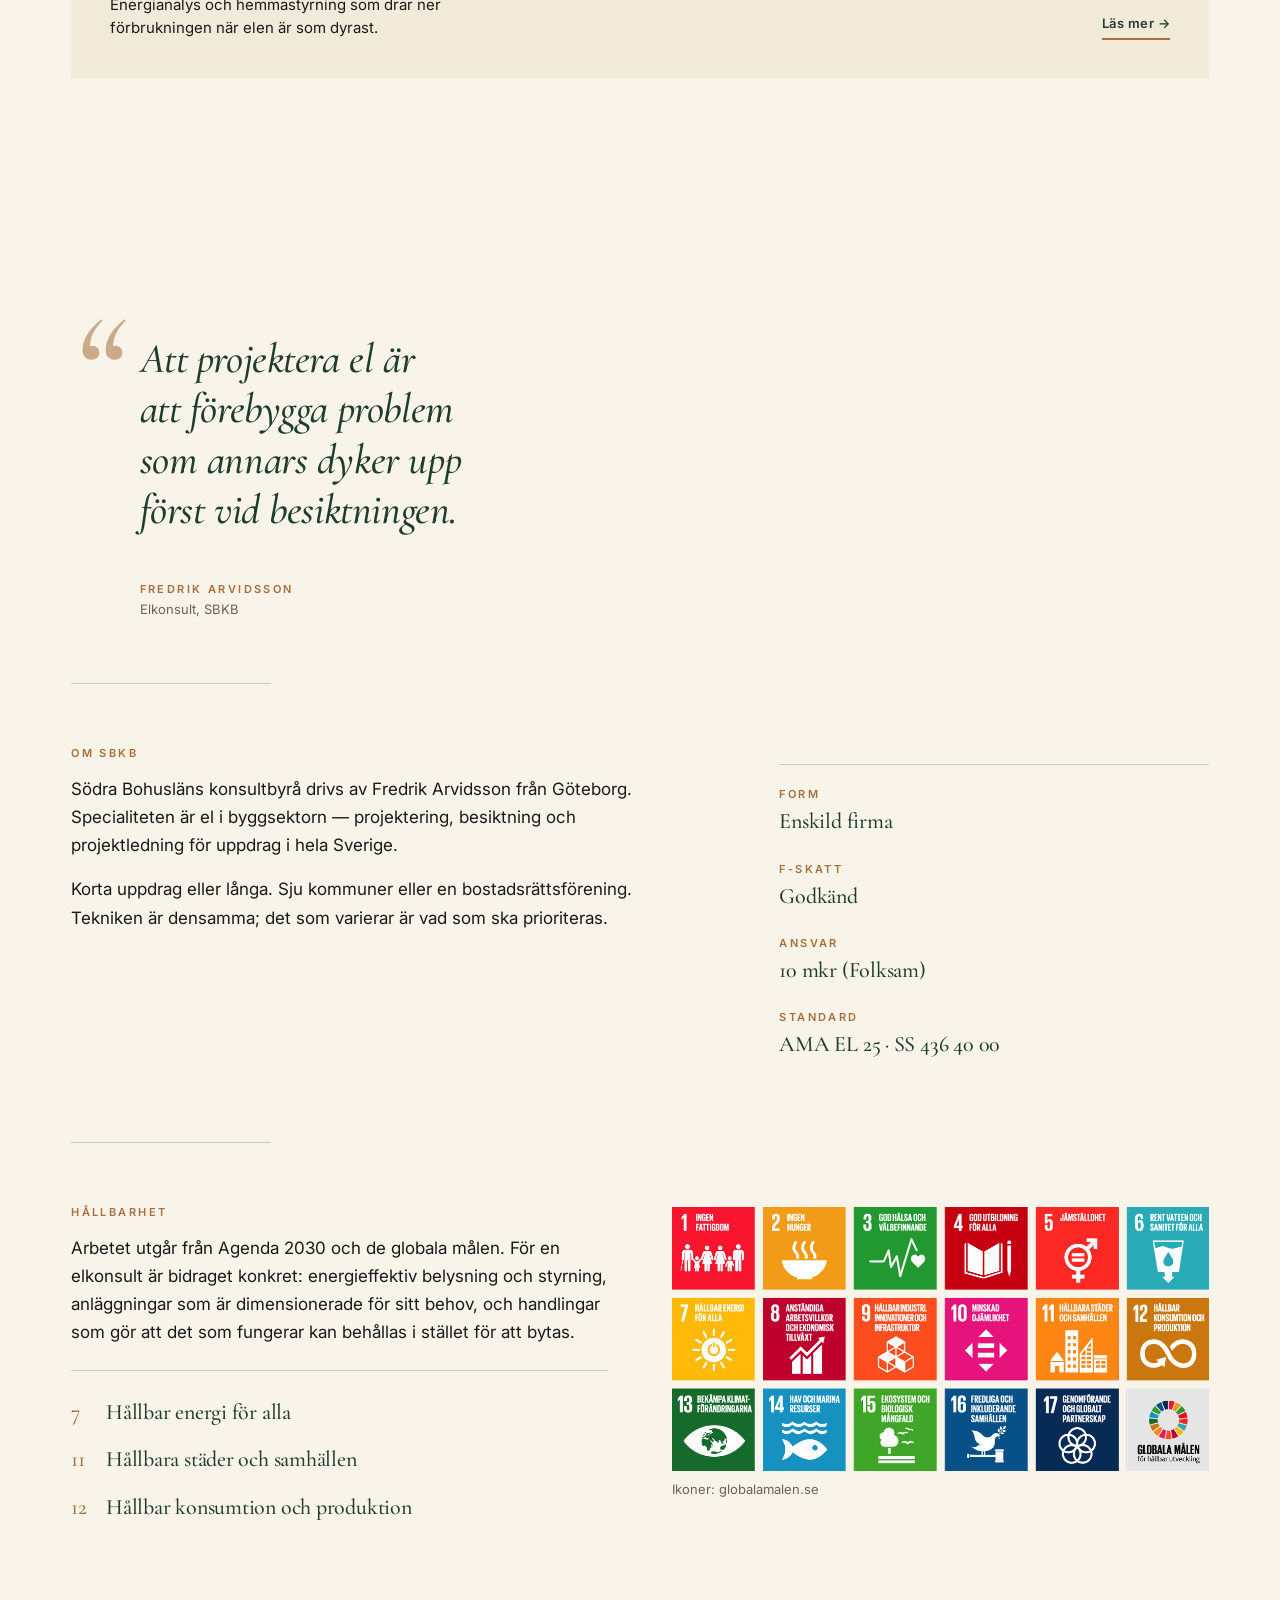
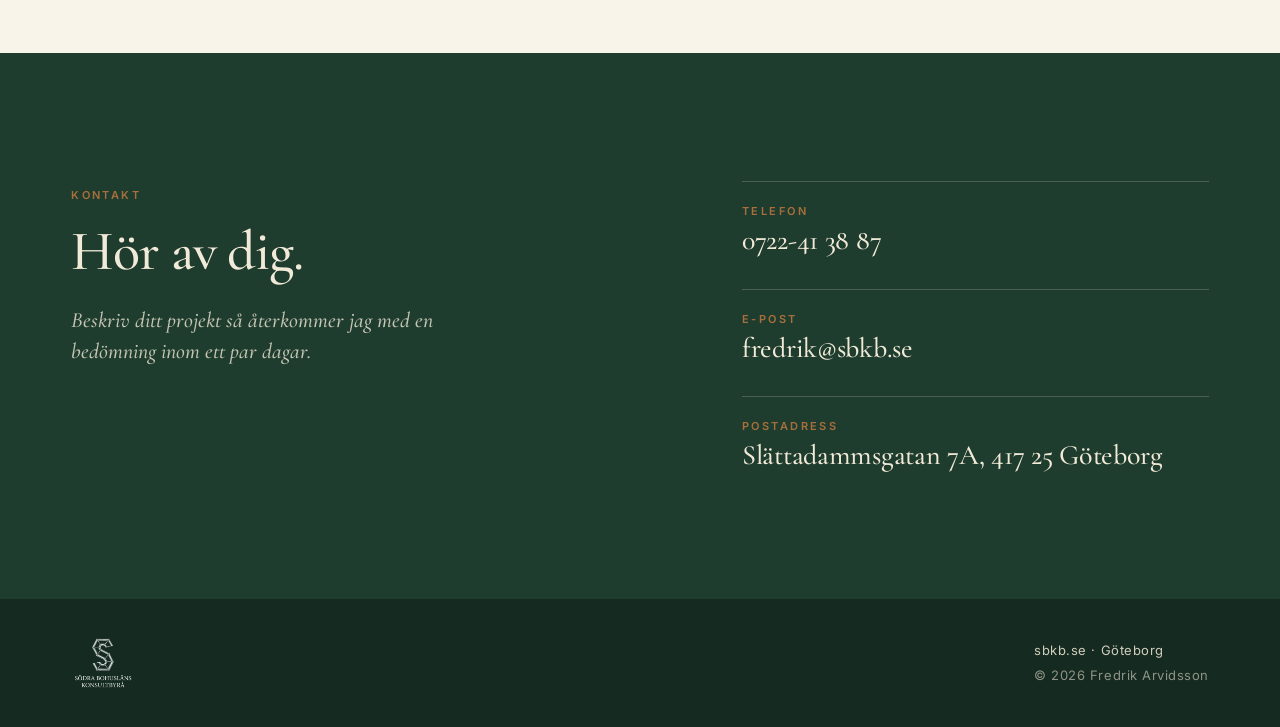
==== commit a0bf2ebd: "Startsidan: länk till Hemmastyrning i menyn och som brett kort under tjänsterna Menylänkarna döljs u" ====
--- a/index.html
+++ b/index.html
@@ -26,6 +26,7 @@
 
       <nav class="main-nav" aria-label="Huvudmeny">
         <a href="#tjanster">Tjänster</a>
+        <a href="hemmastyrning/">Hemmastyrning</a>
         <a href="#om">Om</a>
         <a href="#kontakt">Kontakt</a>
         <a href="mailto:fredrik@sbkb.se?subject=Off%C3%A4rdsf%C3%B6rfr%C3%A5gan" class="btn btn-outline btn-sm">Begär offert</a>
@@ -133,6 +134,18 @@
               <li>ÄTA-hantering och slutavstämning</li>
             </ul>
           </article>
+
+          <a class="card card-wide" href="hemmastyrning/">
+            <div class="card-wide-text">
+              <div class="kicker">För villaägare</div>
+              <h3 class="card-title">Hemmastyrning</h3>
+              <p class="card-text">
+                Energianalys och hemmastyrning som drar ner förbrukningen
+                när elen är som dyrast.
+              </p>
+            </div>
+            <span class="card-cta">Läs mer&nbsp;&rarr;</span>
+          </a>
 
         </div>
 
--- a/css/style.css
+++ b/css/style.css
@@ -416,6 +416,32 @@
   .card-grid { grid-template-columns: repeat(3, 1fr); }
 }
 
+/* Brett kort under de tre tjänsterna — länk till sbkb.se/hemmastyrning */
+.card.card-wide {
+  grid-column: 1 / -1;
+  flex-direction: row;
+  flex-wrap: wrap;
+  align-items: flex-end;
+  justify-content: space-between;
+  gap: var(--s-6) var(--s-12);
+  color: inherit;
+}
+.card.card-wide:hover { color: inherit; }
+.card-wide-text {
+  display: flex;
+  flex-direction: column;
+  gap: var(--s-3);
+}
+.card-cta {
+  font-size: var(--type-small);
+  font-weight: 600;
+  letter-spacing: 0.04em;
+  color: var(--c-green);
+  border-bottom: 2px solid var(--c-copper);
+  padding-bottom: var(--s-1);
+}
+.card-wide:hover .card-cta { color: var(--c-copper); }
+
 .card {
   background: var(--c-cream);
   padding: clamp(var(--s-8), 3vw, var(--s-12));
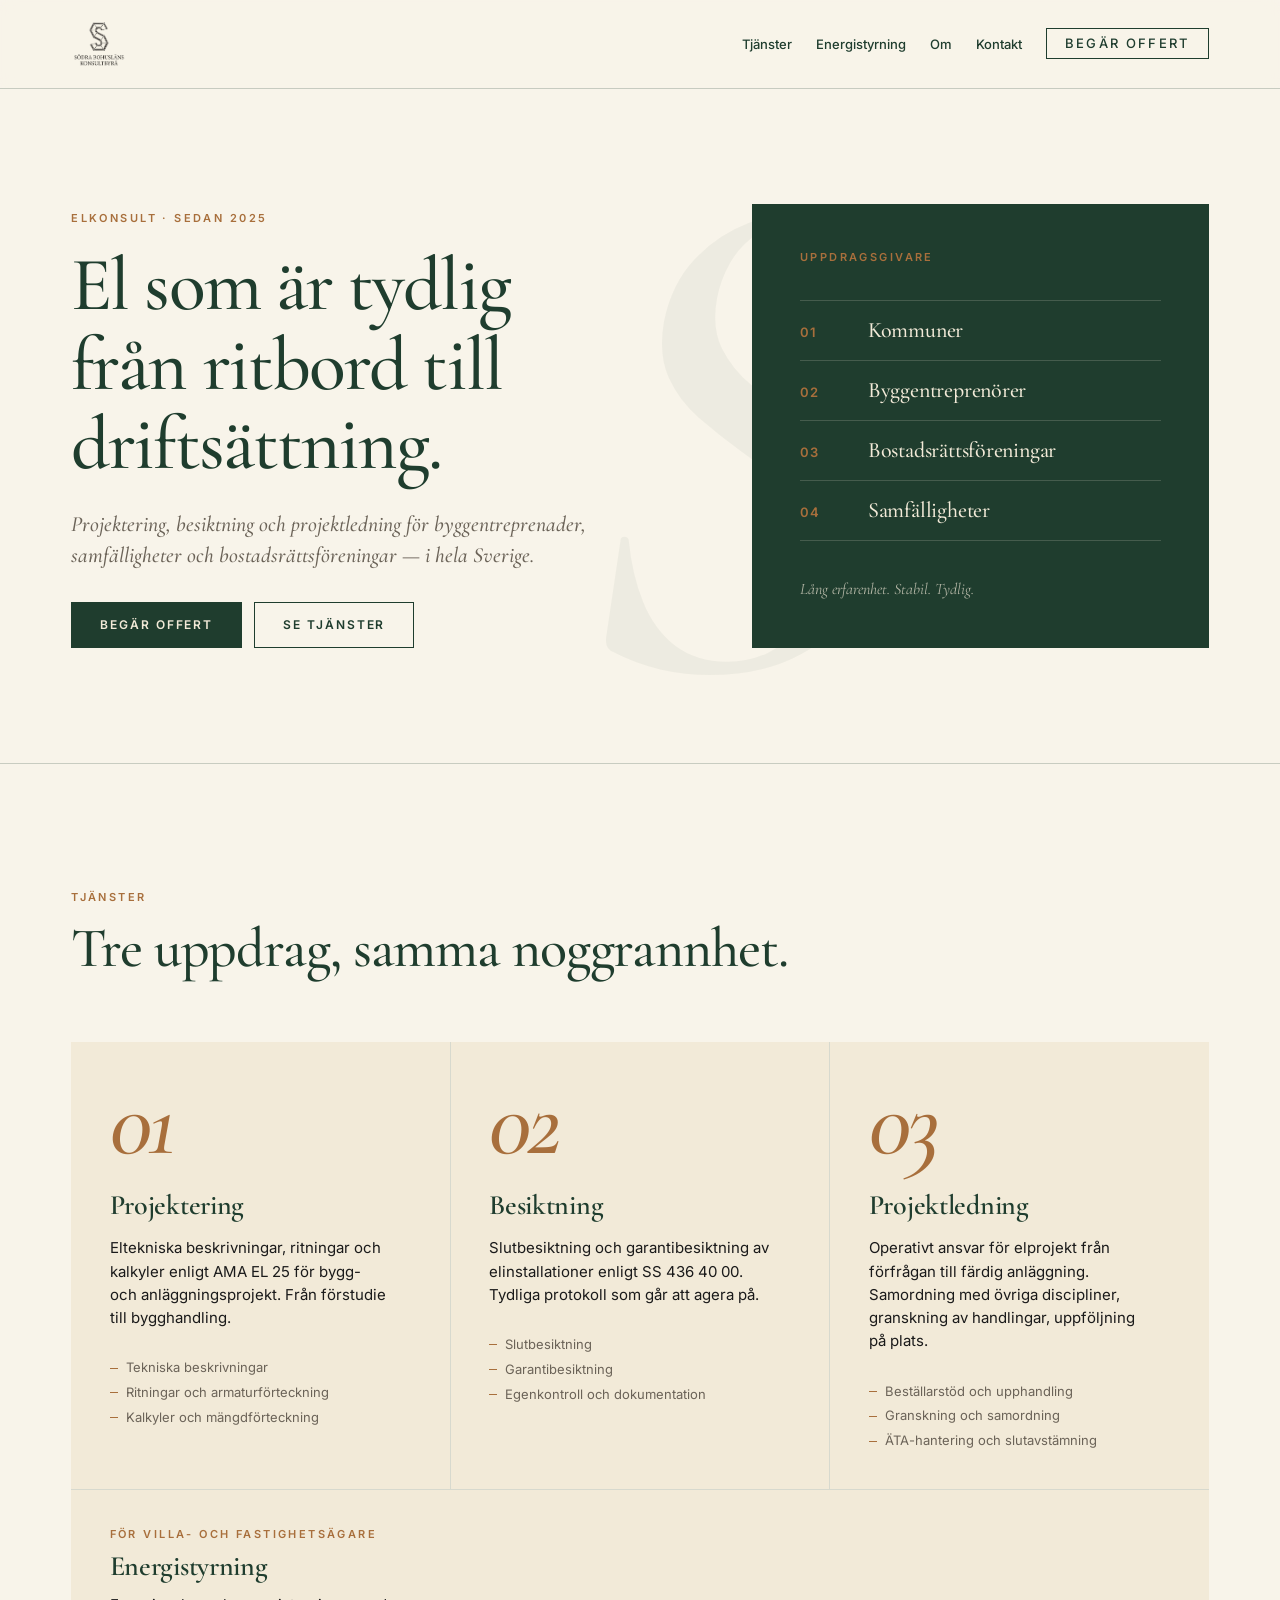
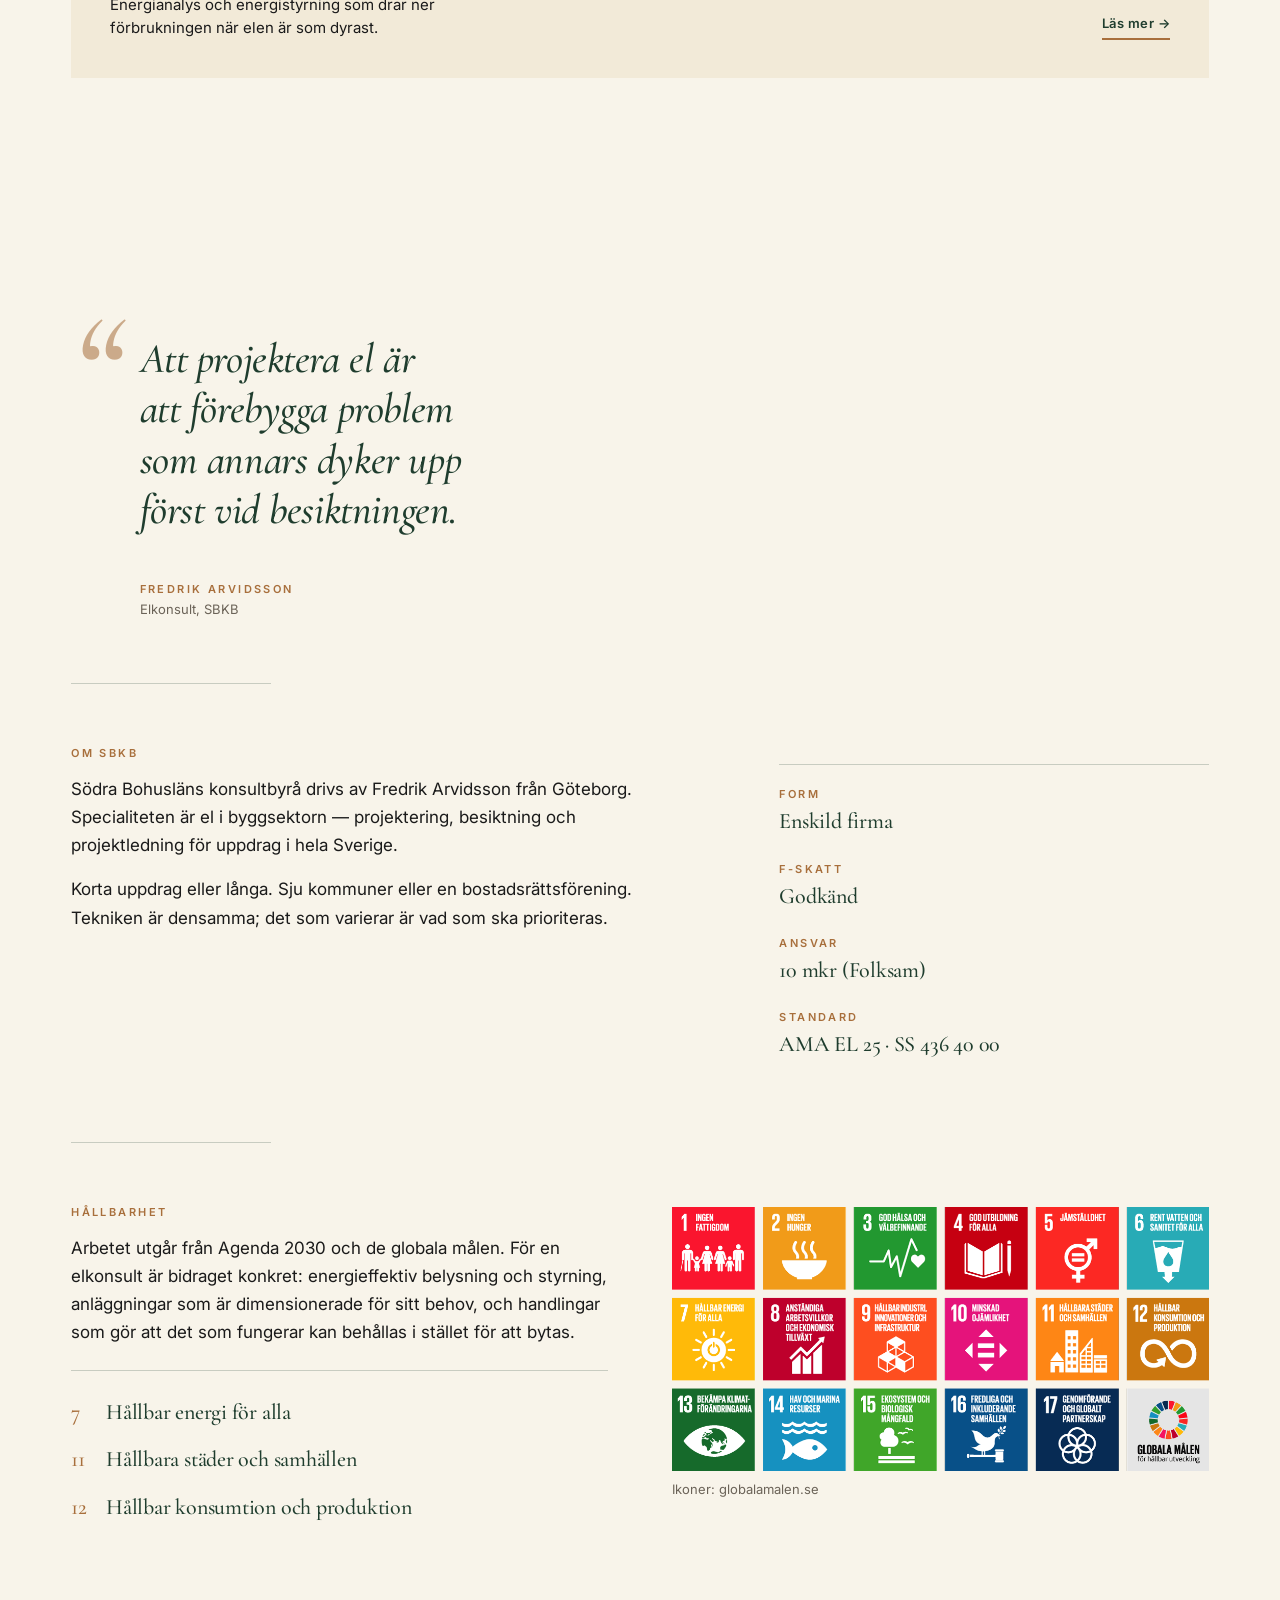
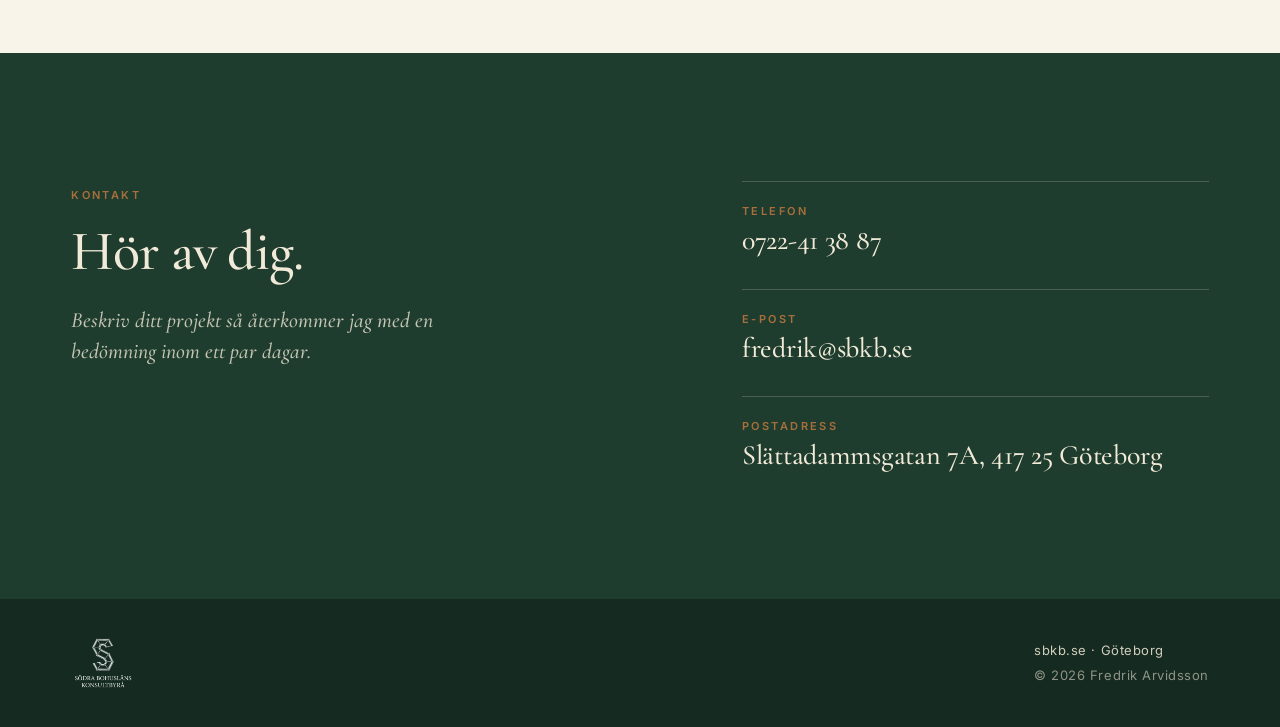
==== commit 3a3fb85a: "Hemmastyrning blir Energistyrning — sbkb.se/energistyrning, för villa- och fastighetsägare Sidan fly" ====
--- a/index.html
+++ b/index.html
@@ -26,7 +26,7 @@
 
       <nav class="main-nav" aria-label="Huvudmeny">
         <a href="#tjanster">Tjänster</a>
-        <a href="hemmastyrning/">Hemmastyrning</a>
+        <a href="energistyrning/">Energistyrning</a>
         <a href="#om">Om</a>
         <a href="#kontakt">Kontakt</a>
         <a href="mailto:fredrik@sbkb.se?subject=Off%C3%A4rdsf%C3%B6rfr%C3%A5gan" class="btn btn-outline btn-sm">Begär offert</a>
@@ -135,12 +135,12 @@
             </ul>
           </article>
 
-          <a class="card card-wide" href="hemmastyrning/">
+          <a class="card card-wide" href="energistyrning/">
             <div class="card-wide-text">
-              <div class="kicker">För villaägare</div>
-              <h3 class="card-title">Hemmastyrning</h3>
+              <div class="kicker">För villa- och fastighetsägare</div>
+              <h3 class="card-title">Energistyrning</h3>
               <p class="card-text">
-                Energianalys och hemmastyrning som drar ner förbrukningen
+                Energianalys och energistyrning som drar ner förbrukningen
                 när elen är som dyrast.
               </p>
             </div>
--- a/css/style.css
+++ b/css/style.css
@@ -416,7 +416,7 @@
   .card-grid { grid-template-columns: repeat(3, 1fr); }
 }
 
-/* Brett kort under de tre tjänsterna — länk till sbkb.se/hemmastyrning */
+/* Brett kort under de tre tjänsterna — länk till sbkb.se/energistyrning */
 .card.card-wide {
   grid-column: 1 / -1;
   flex-direction: row;
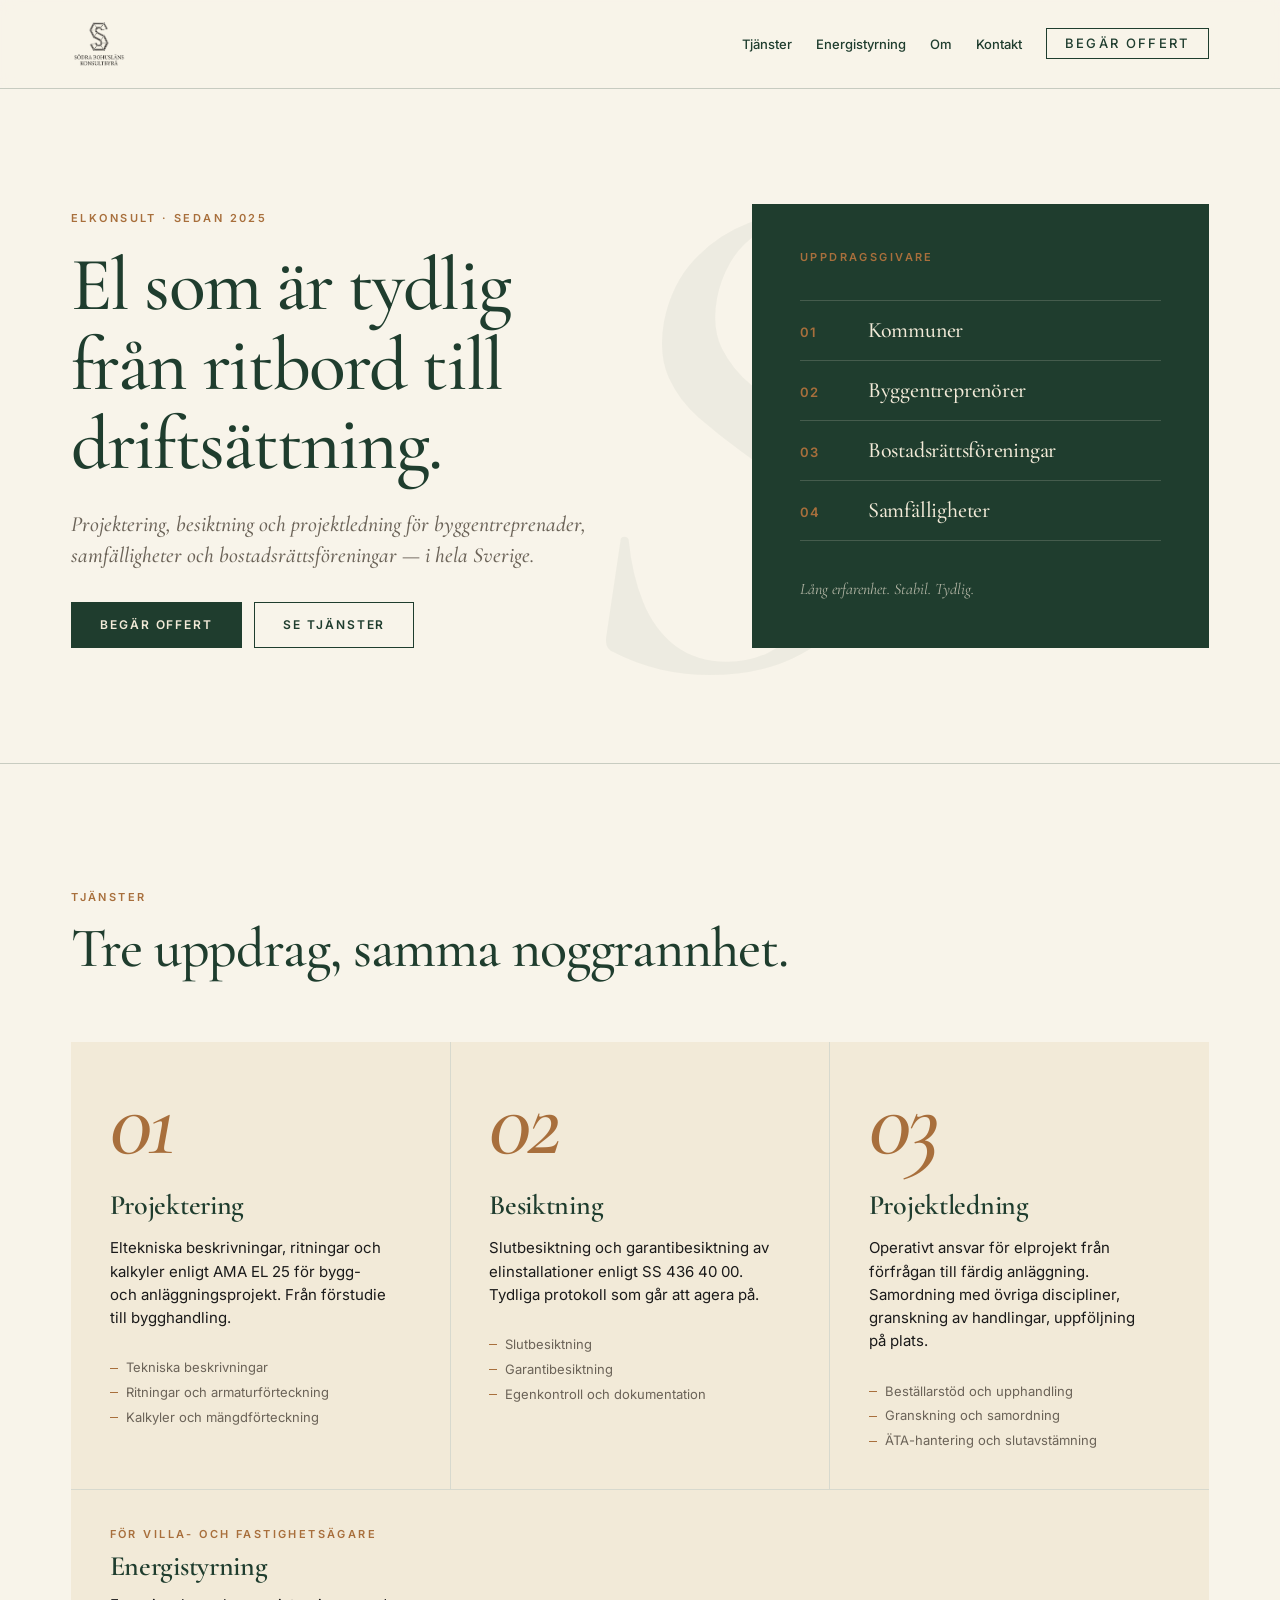
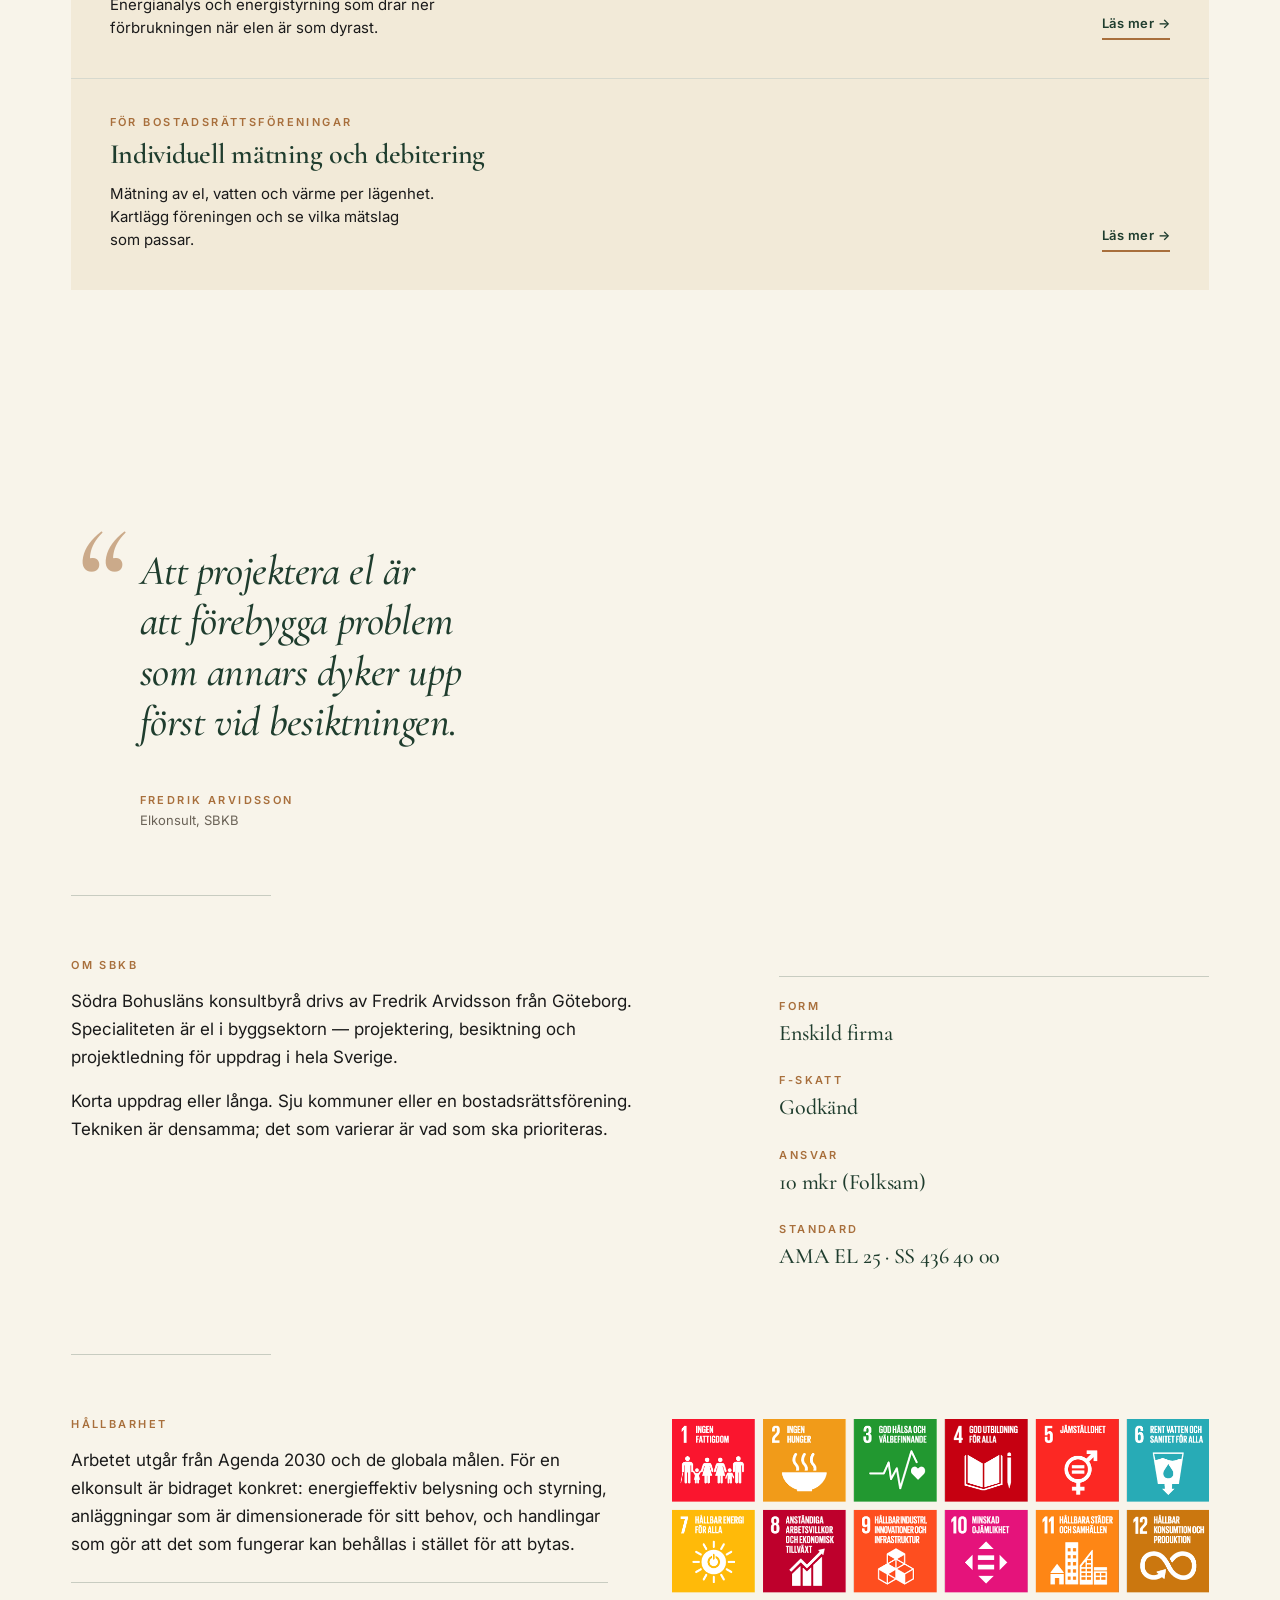
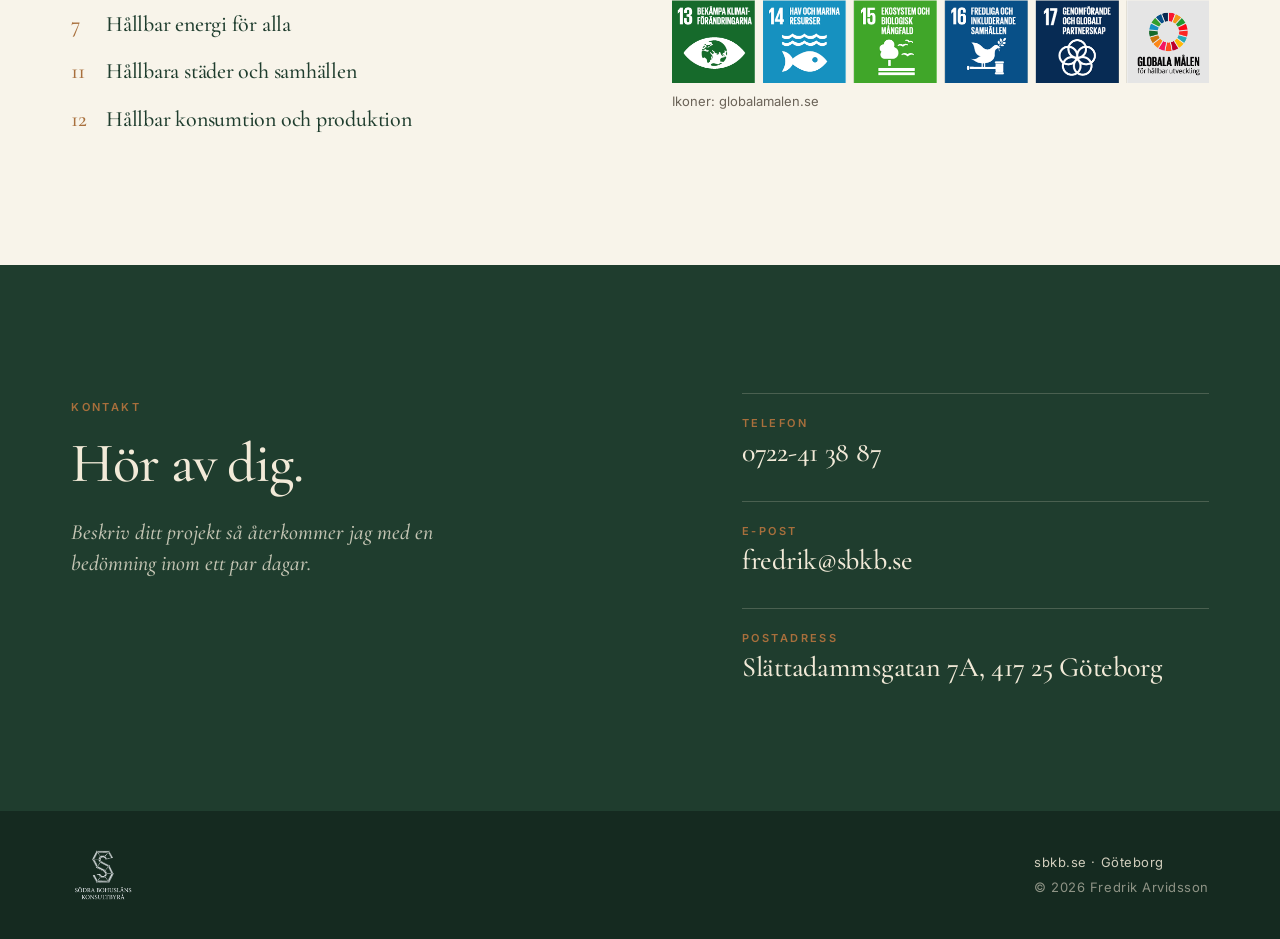
==== commit d7f52717: "Startsidan: kort för individuell mätning och debitering under Energistyrning Co-Authored-By: Claude " ====
--- a/index.html
+++ b/index.html
@@ -142,6 +142,18 @@
               <p class="card-text">
                 Energianalys och energistyrning som drar ner förbrukningen
                 när elen är som dyrast.
+              </p>
+            </div>
+            <span class="card-cta">Läs mer&nbsp;&rarr;</span>
+          </a>
+
+          <a class="card card-wide" href="imd/">
+            <div class="card-wide-text">
+              <div class="kicker">För bostadsrättsföreningar</div>
+              <h3 class="card-title">Individuell mätning och debitering</h3>
+              <p class="card-text">
+                Mätning av el, vatten och värme per lägenhet. Kartlägg
+                föreningen och se vilka mätslag som passar.
               </p>
             </div>
             <span class="card-cta">Läs mer&nbsp;&rarr;</span>
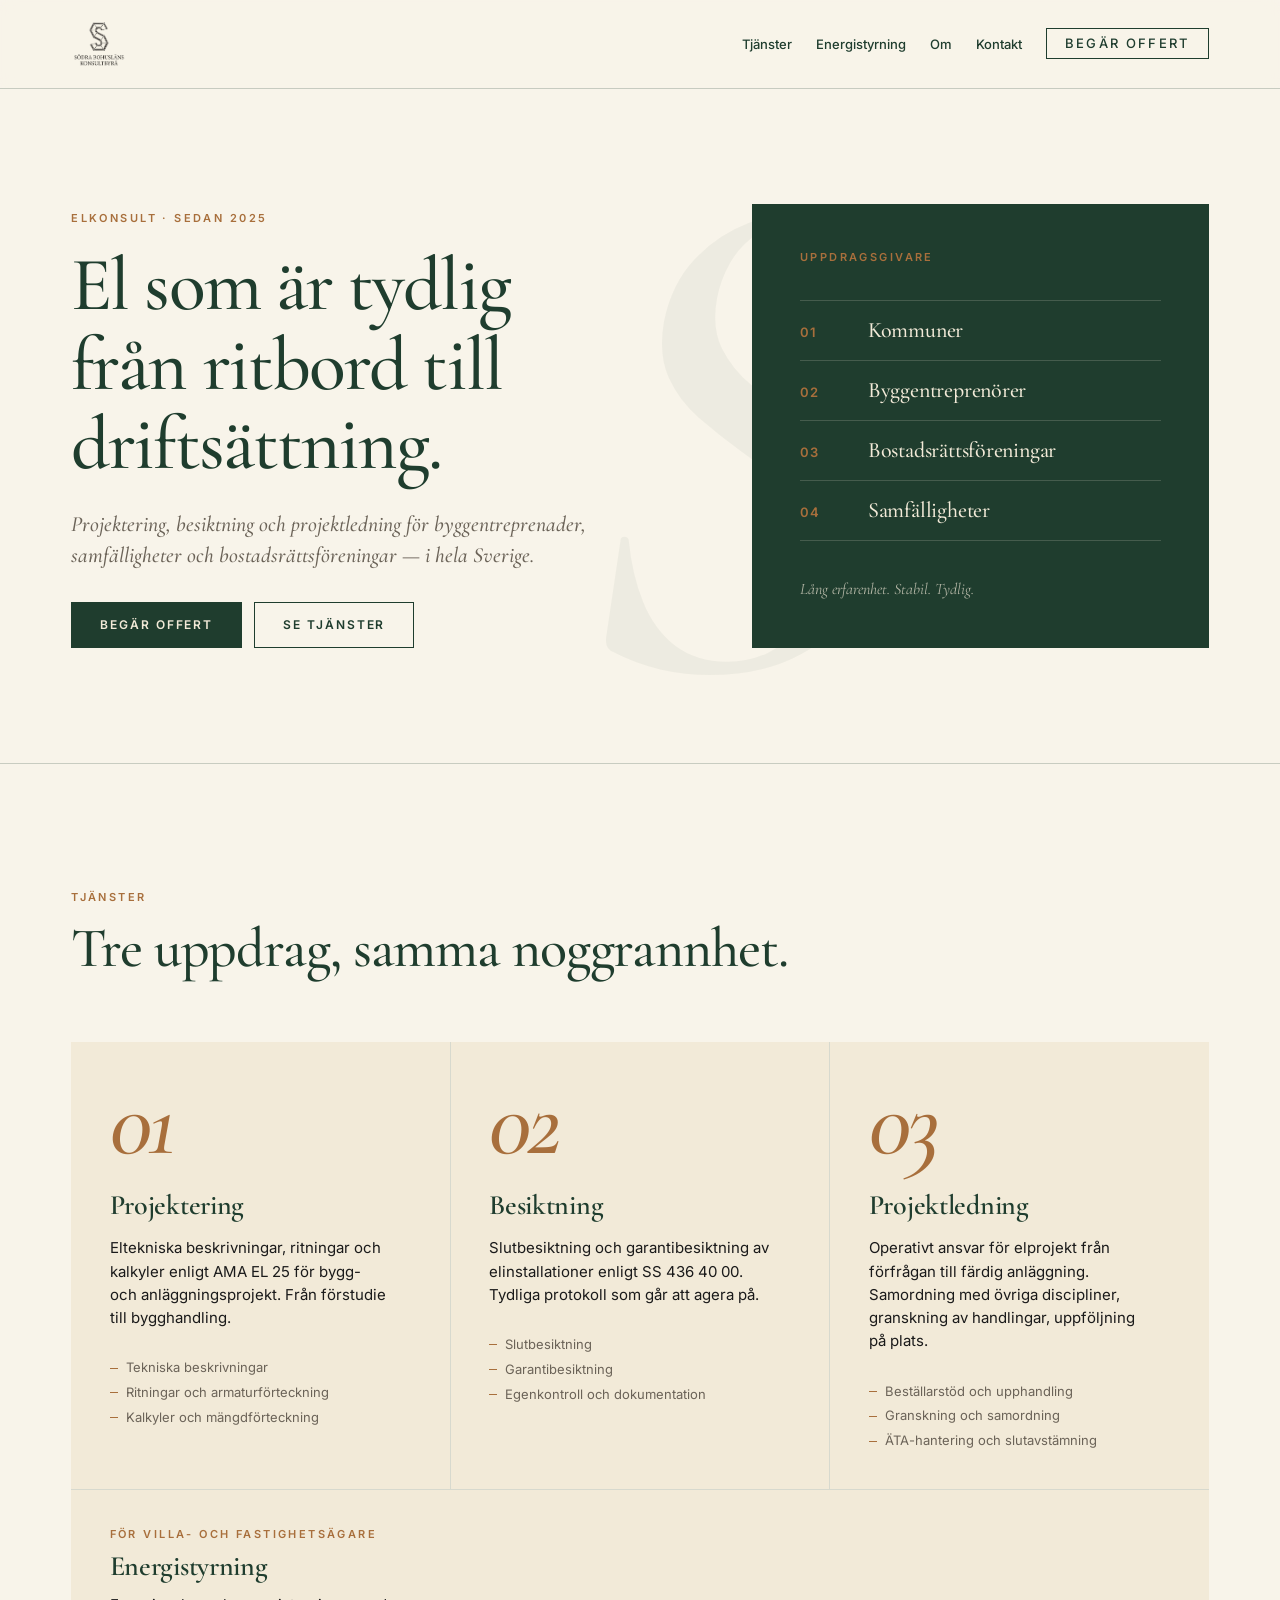
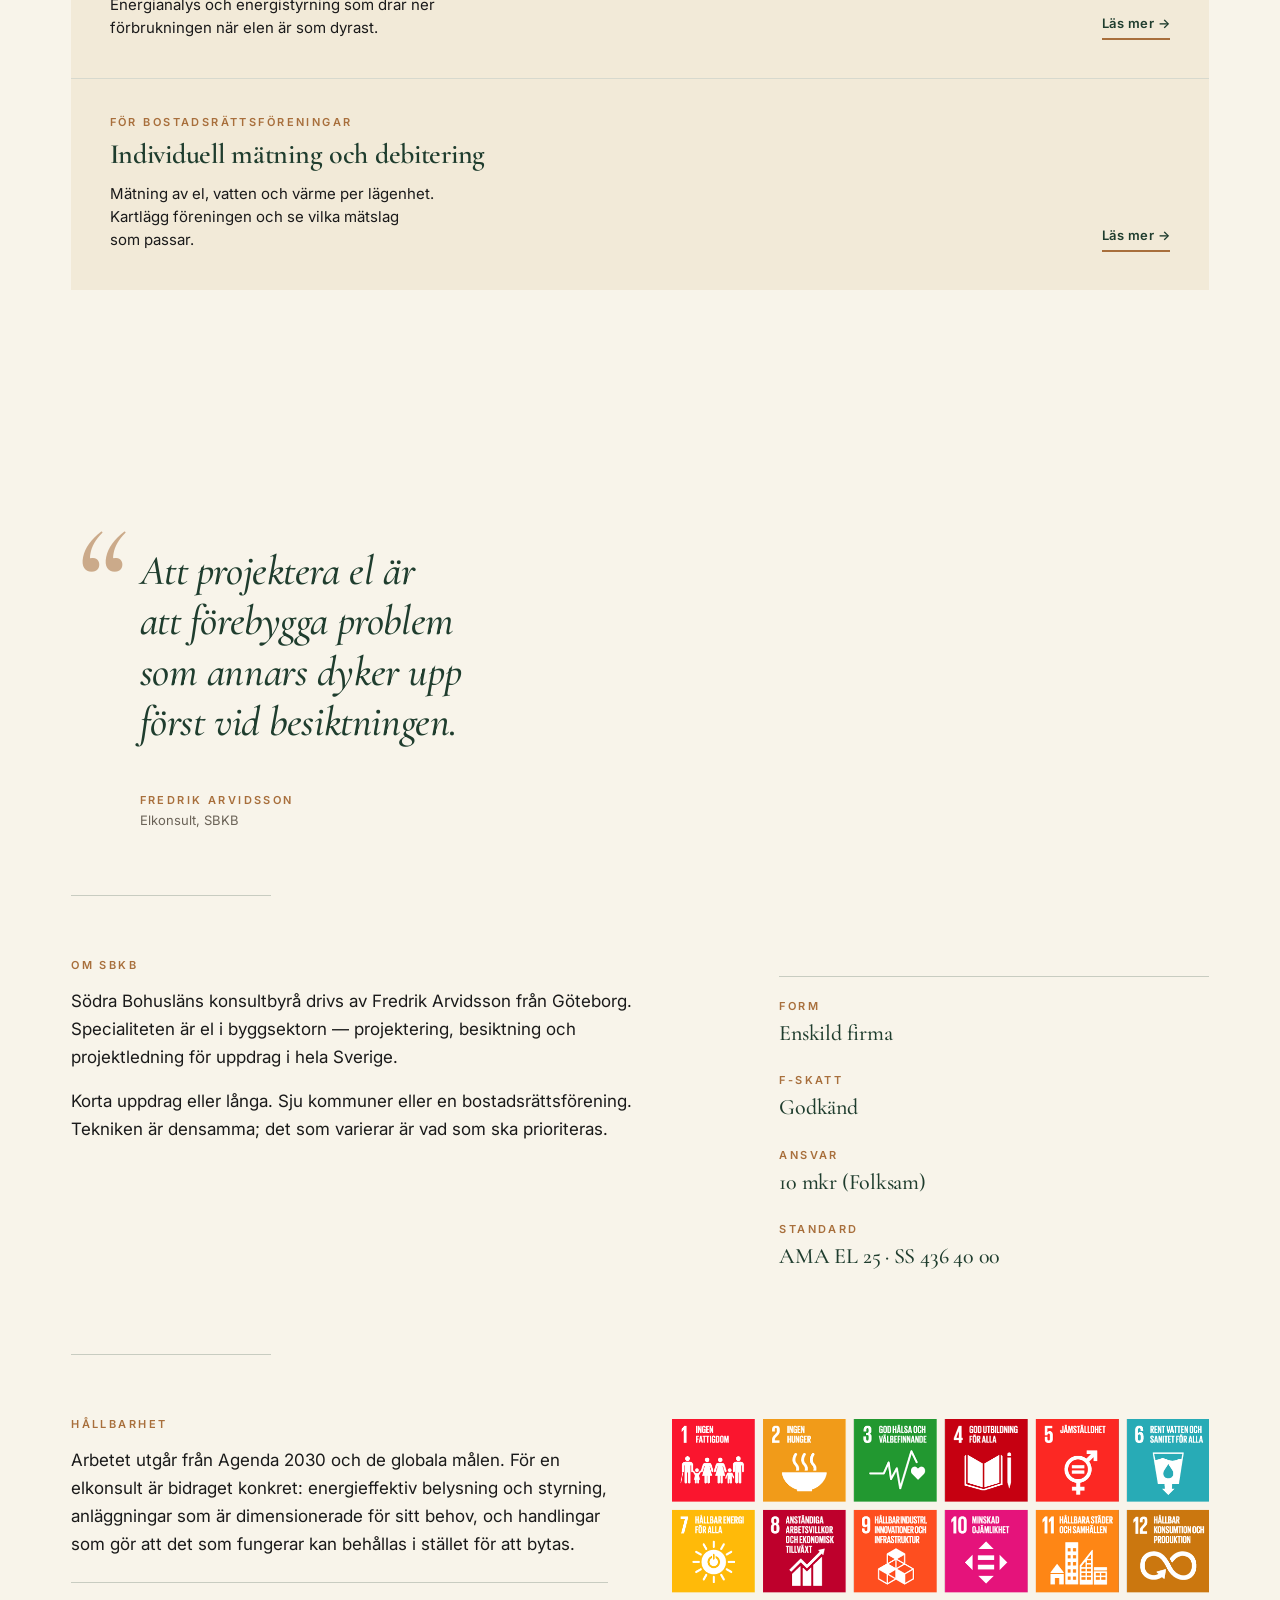
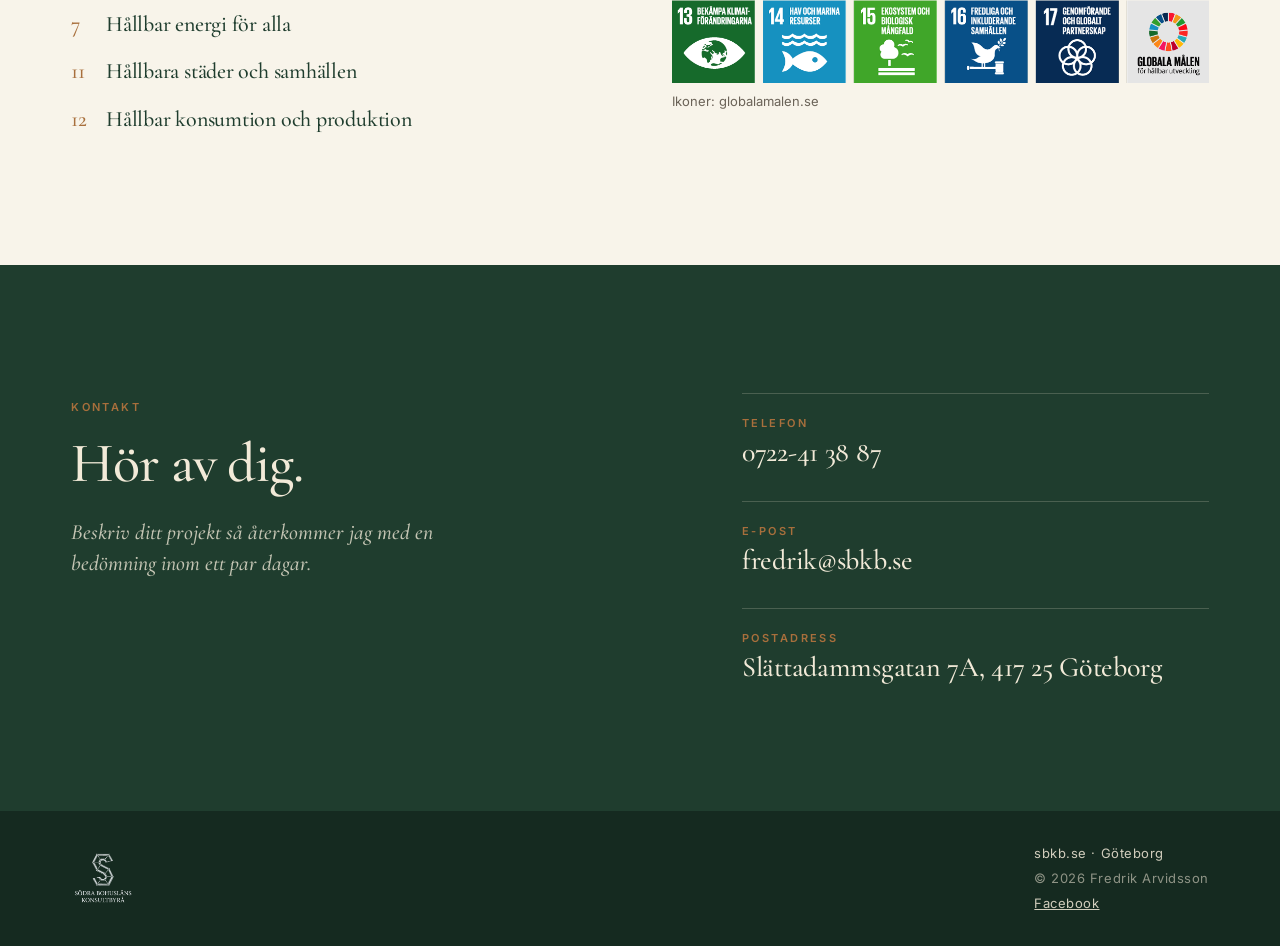
==== commit 74d23919: "Sidfot: länk till Facebook-sidan på startsidan, Energistyrning och IMD Co-Authored-By: Claude Sonnet" ====
--- a/index.html
+++ b/index.html
@@ -295,6 +295,7 @@
       <div class="footer-meta">
         <div>sbkb.se · Göteborg</div>
         <div class="muted">© 2026 Fredrik Arvidsson</div>
+        <div><a href="https://www.facebook.com/profile.php?id=61596788156368" target="_blank" rel="noopener" style="color:inherit; text-decoration:underline;">Facebook</a></div>
       </div>
     </div>
   </footer>
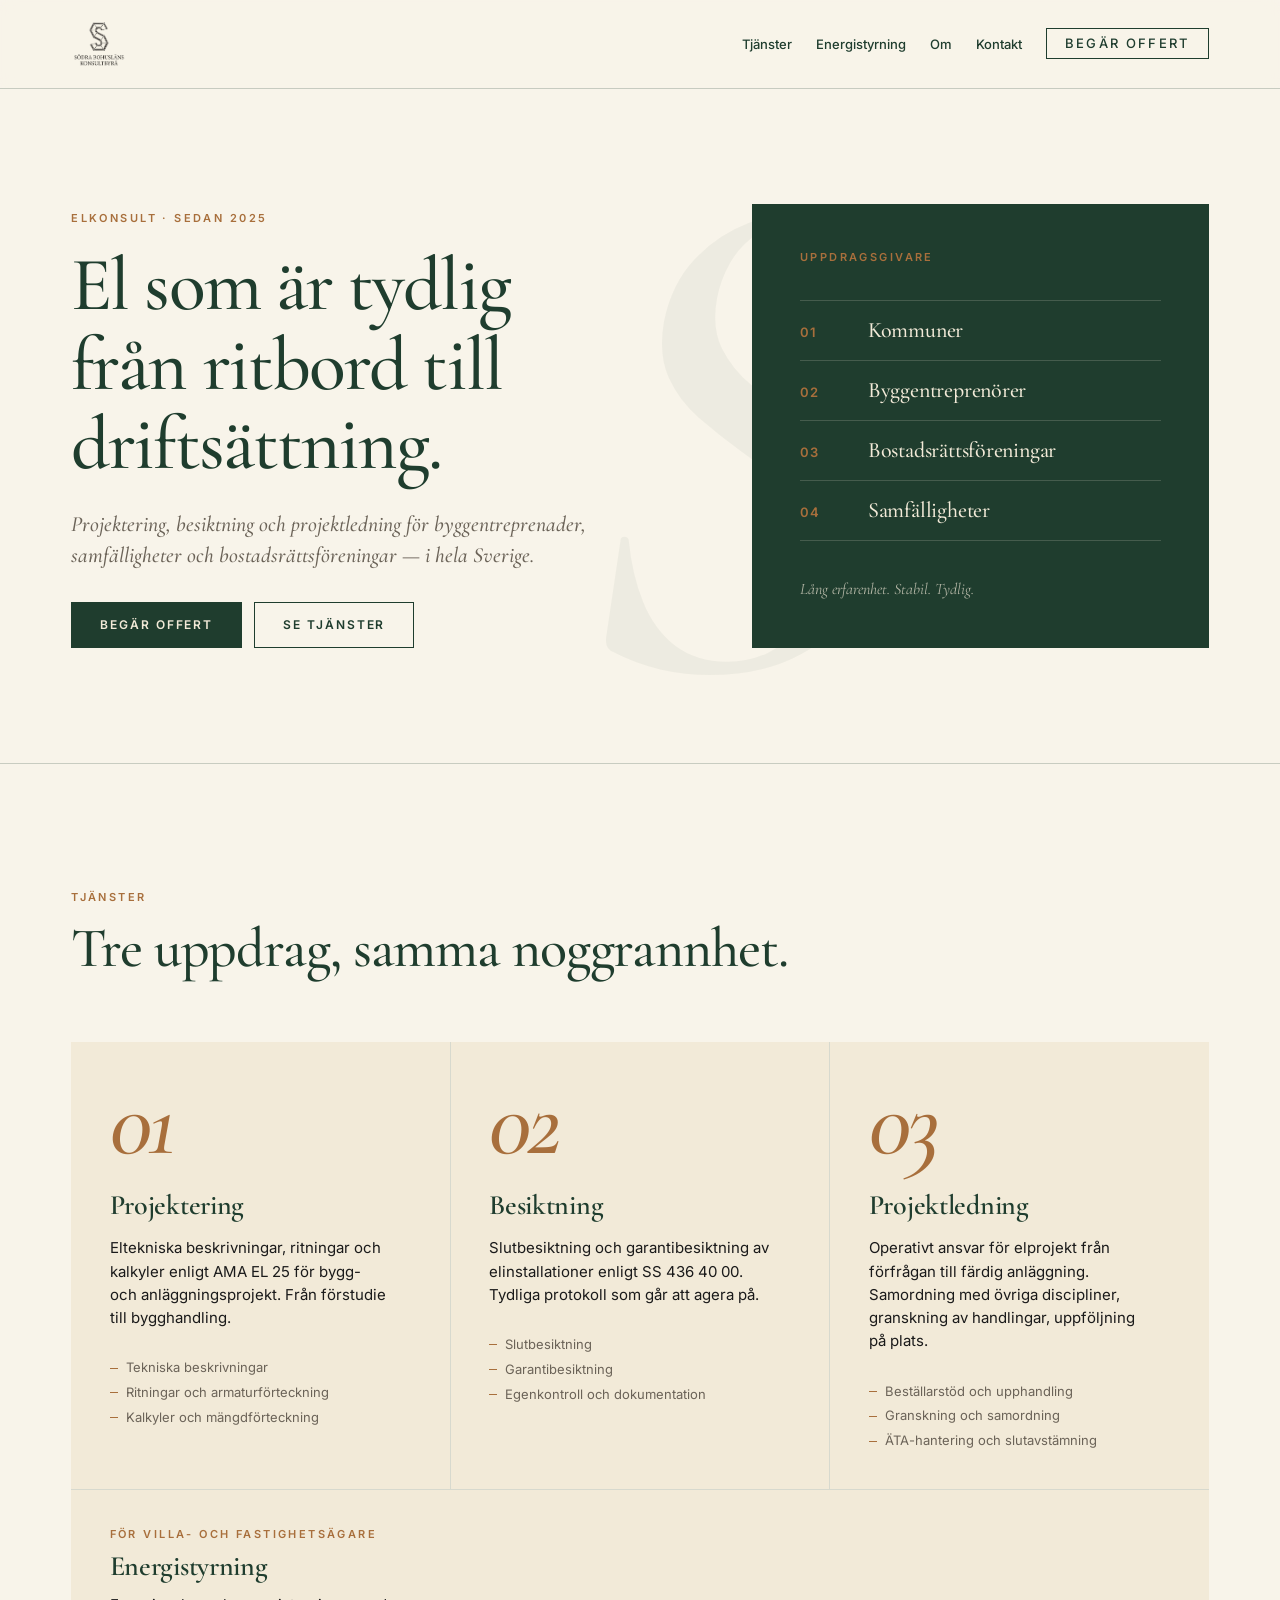
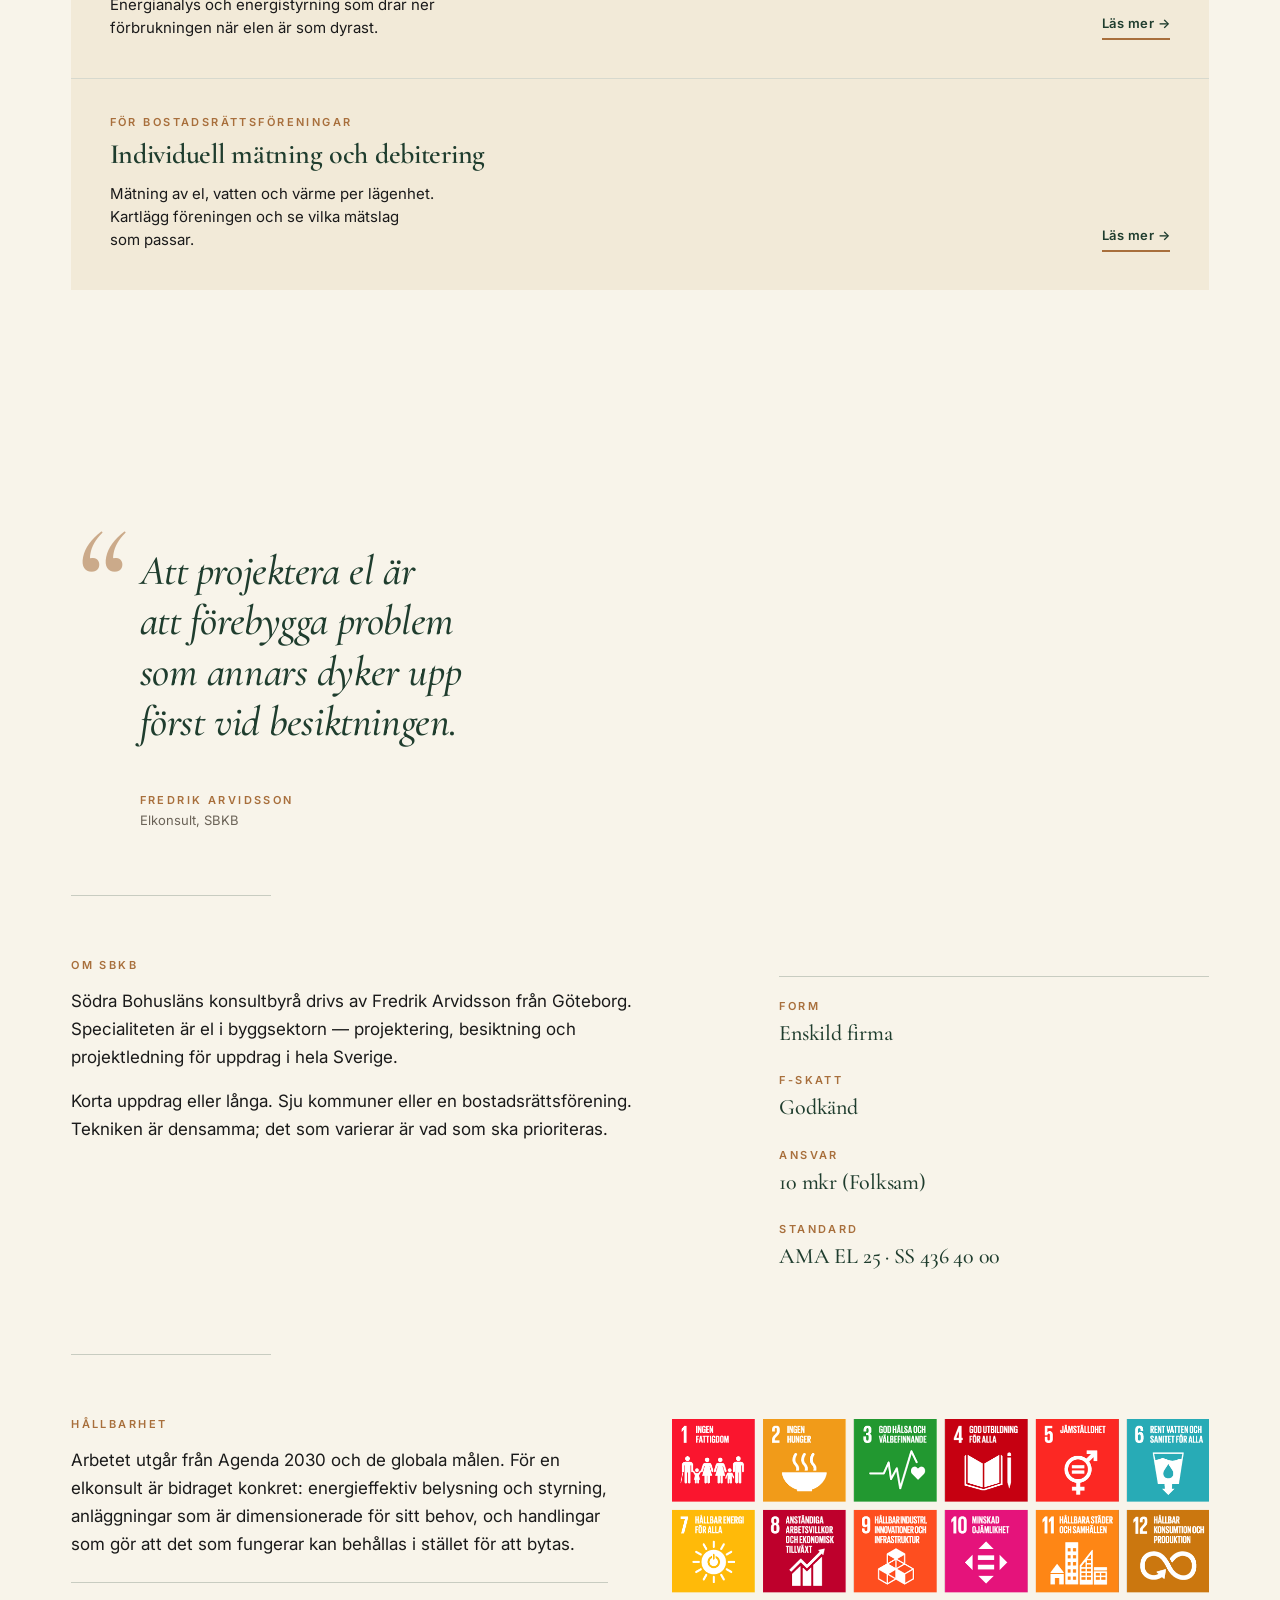
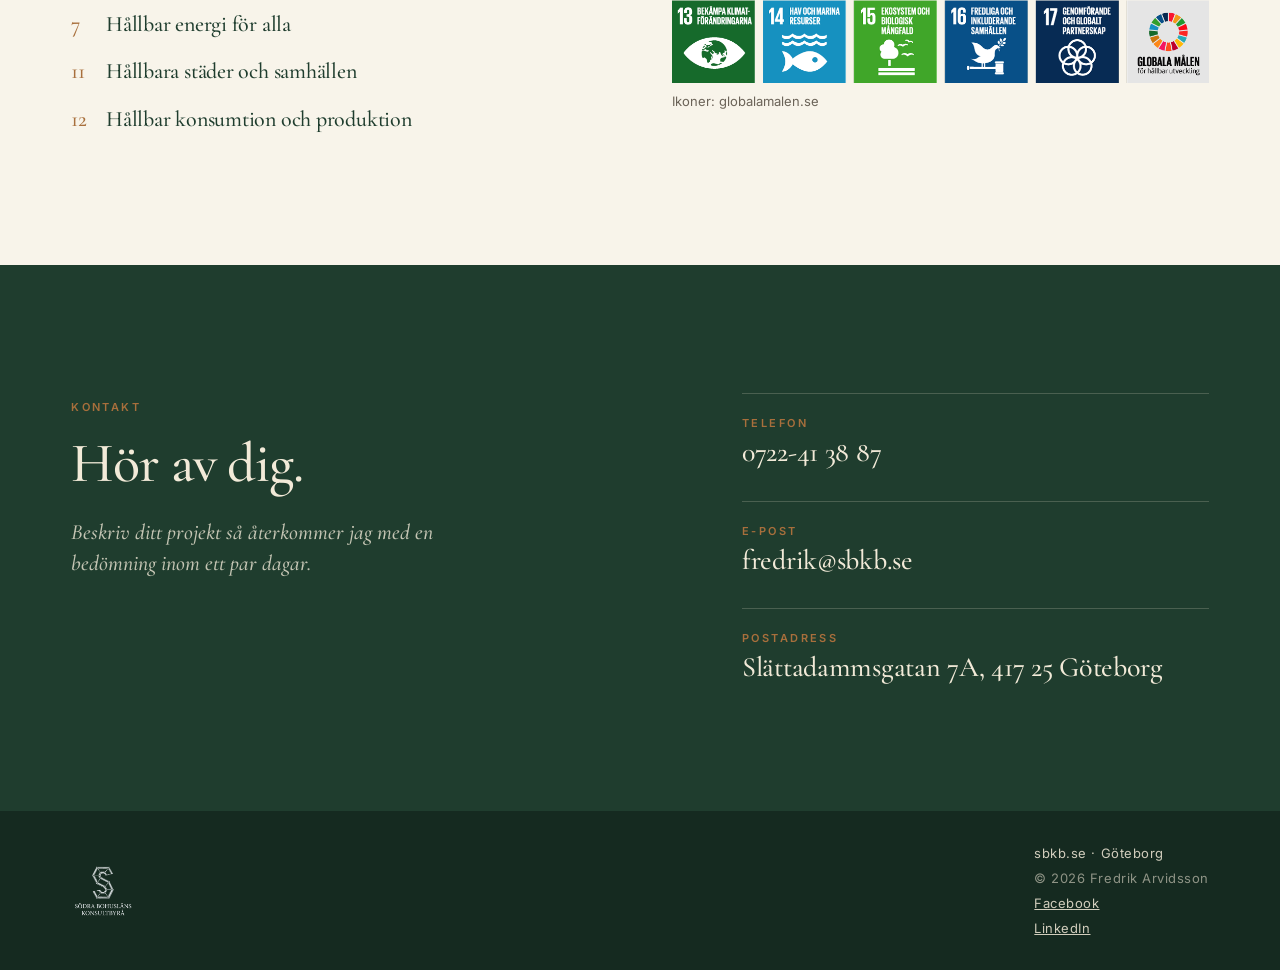
==== commit 065a1c8c: "Sidfot: länk till LinkedIn-företagssidan på startsidan, Energistyrning och IMD Co-Authored-By: Claud" ====
--- a/index.html
+++ b/index.html
@@ -296,6 +296,7 @@
         <div>sbkb.se · Göteborg</div>
         <div class="muted">© 2026 Fredrik Arvidsson</div>
         <div><a href="https://www.facebook.com/profile.php?id=61596788156368" target="_blank" rel="noopener" style="color:inherit; text-decoration:underline;">Facebook</a></div>
+        <div><a href="https://www.linkedin.com/company/s%C3%B6dra-bohusl%C3%A4ns-konsultbyr%C3%A5/" target="_blank" rel="noopener" style="color:inherit; text-decoration:underline;">LinkedIn</a></div>
       </div>
     </div>
   </footer>
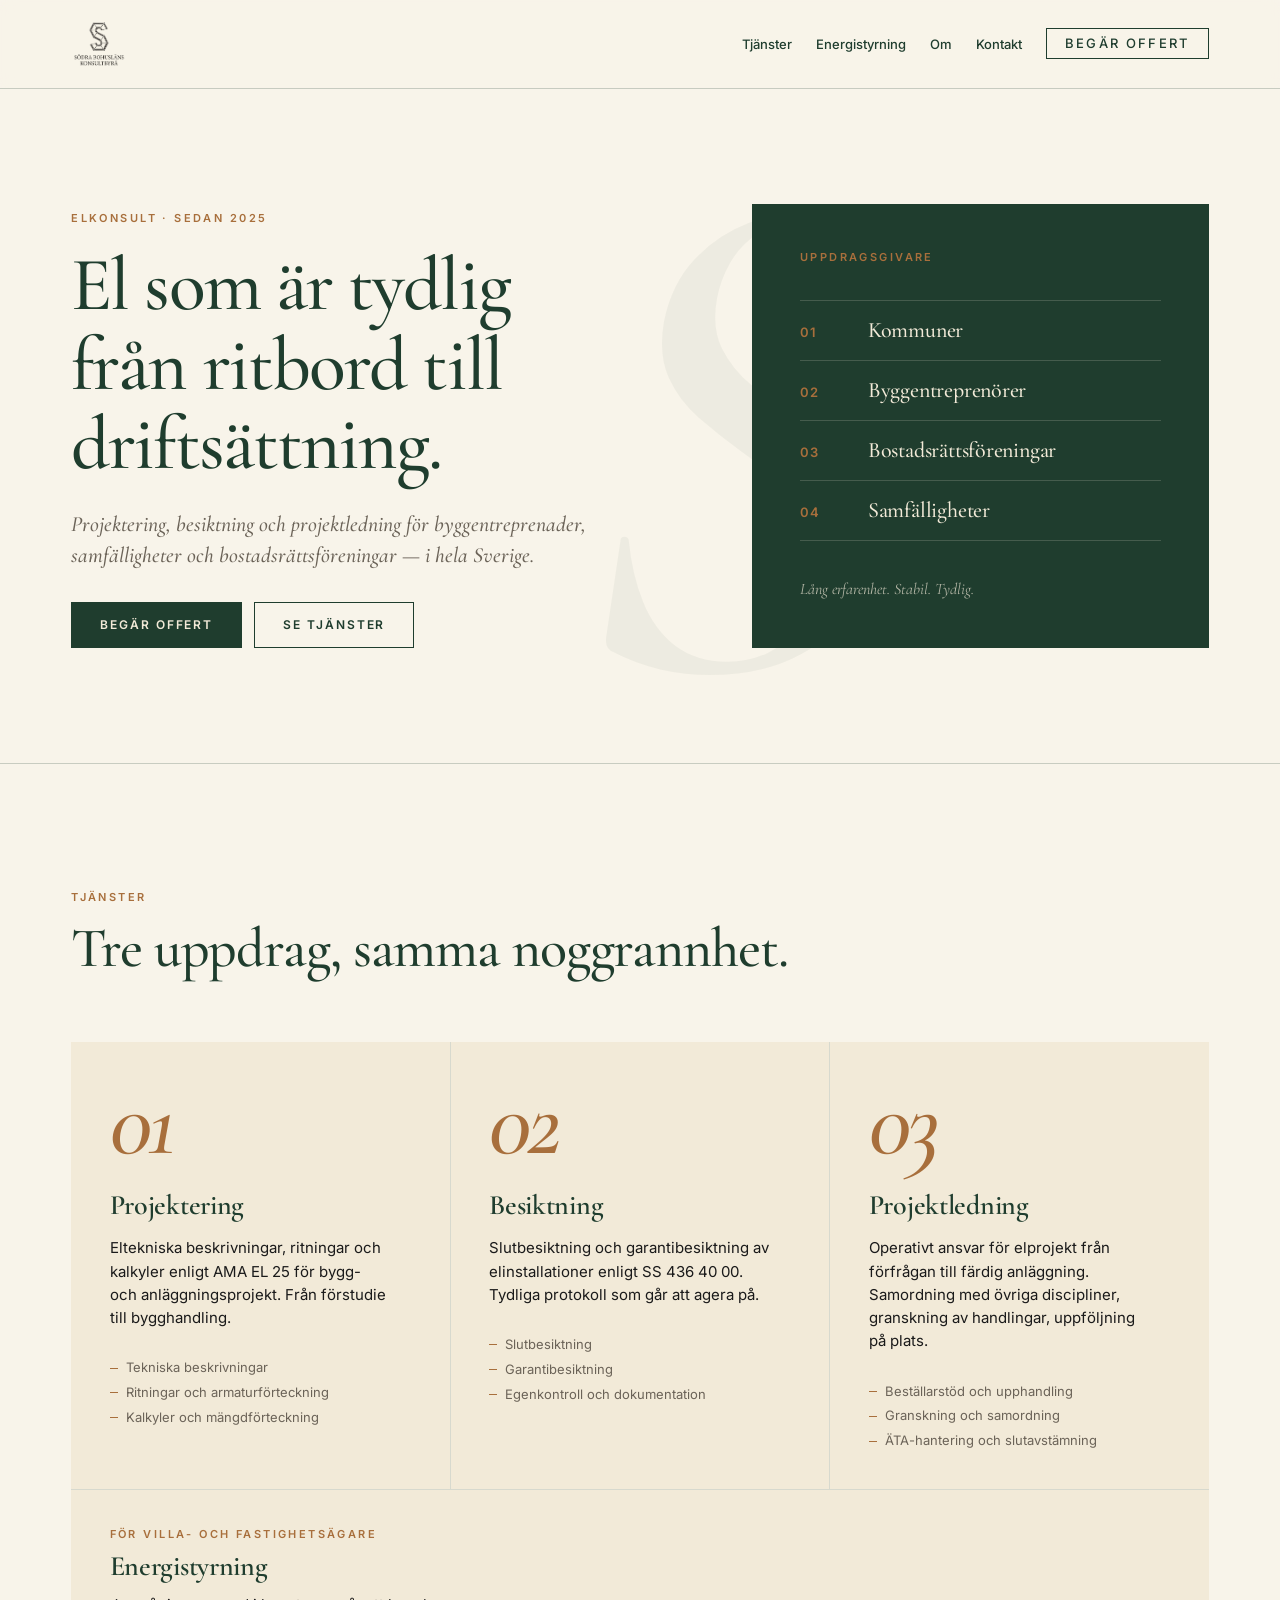
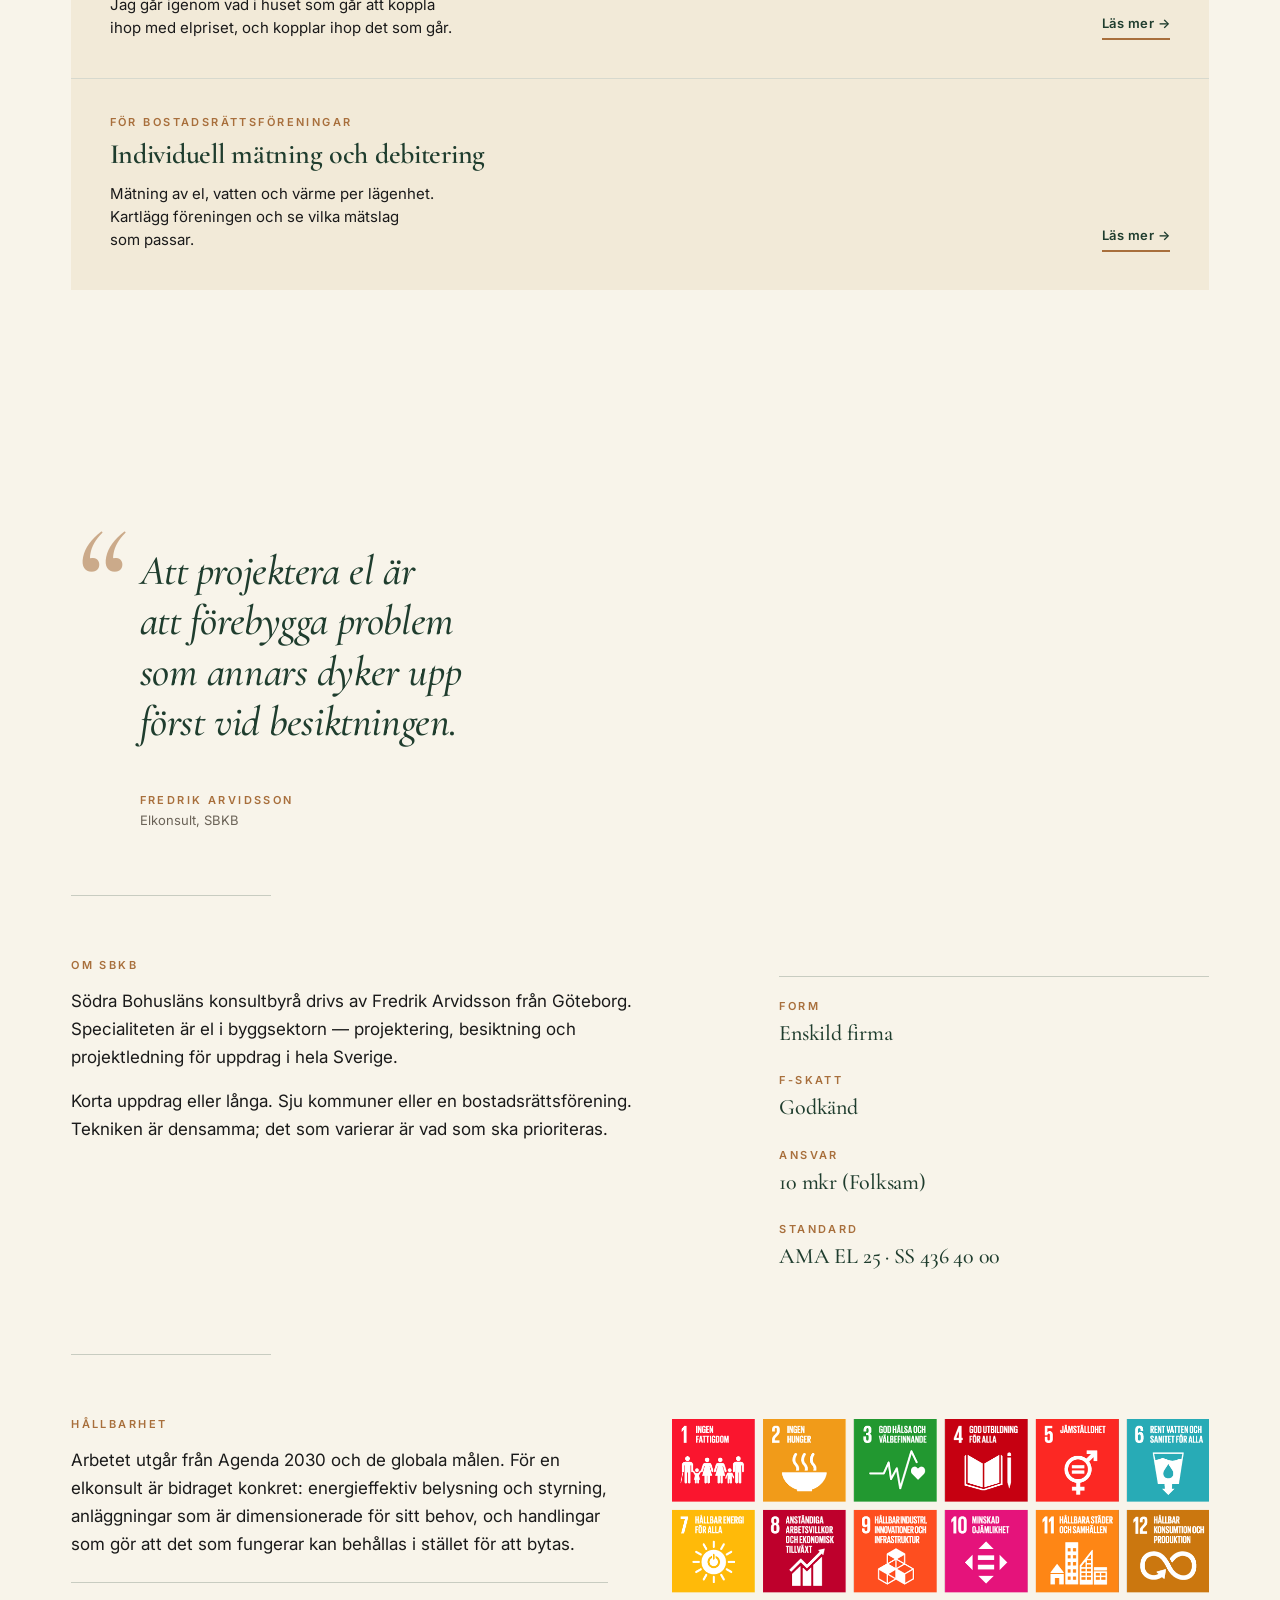
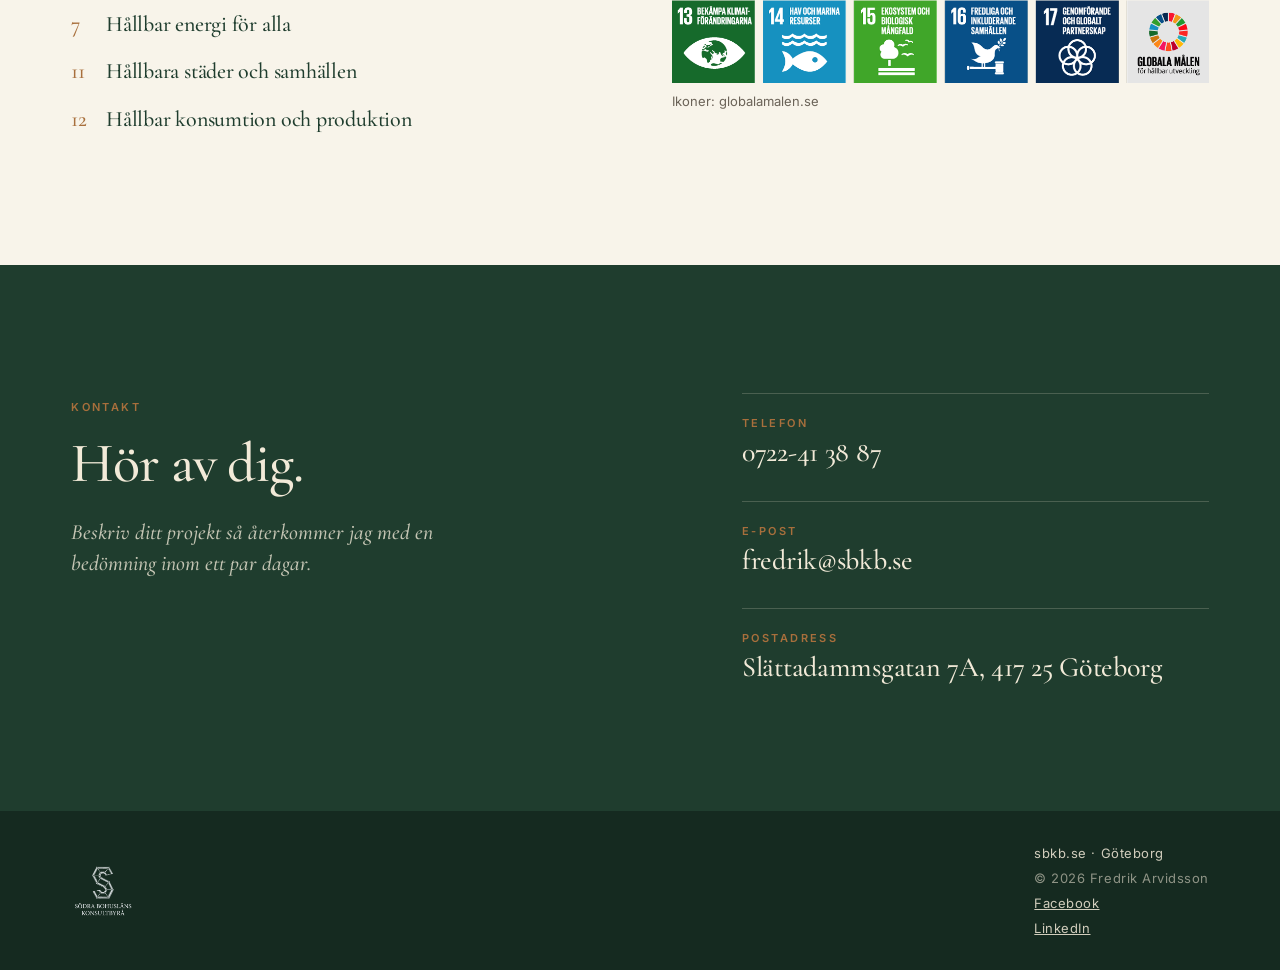
==== commit a984d4f7: "Energistyrning: Efter genomgången vet du och Så börjar vi ersätter Det här får du, Så jobbar jag str" ====
--- a/index.html
+++ b/index.html
@@ -140,8 +140,8 @@
               <div class="kicker">För villa- och fastighetsägare</div>
               <h3 class="card-title">Energistyrning</h3>
               <p class="card-text">
-                Energianalys och energistyrning som drar ner förbrukningen
-                när elen är som dyrast.
+                Jag går igenom vad i huset som går att koppla ihop med elpriset,
+                och kopplar ihop det som går.
               </p>
             </div>
             <span class="card-cta">Läs mer&nbsp;&rarr;</span>
